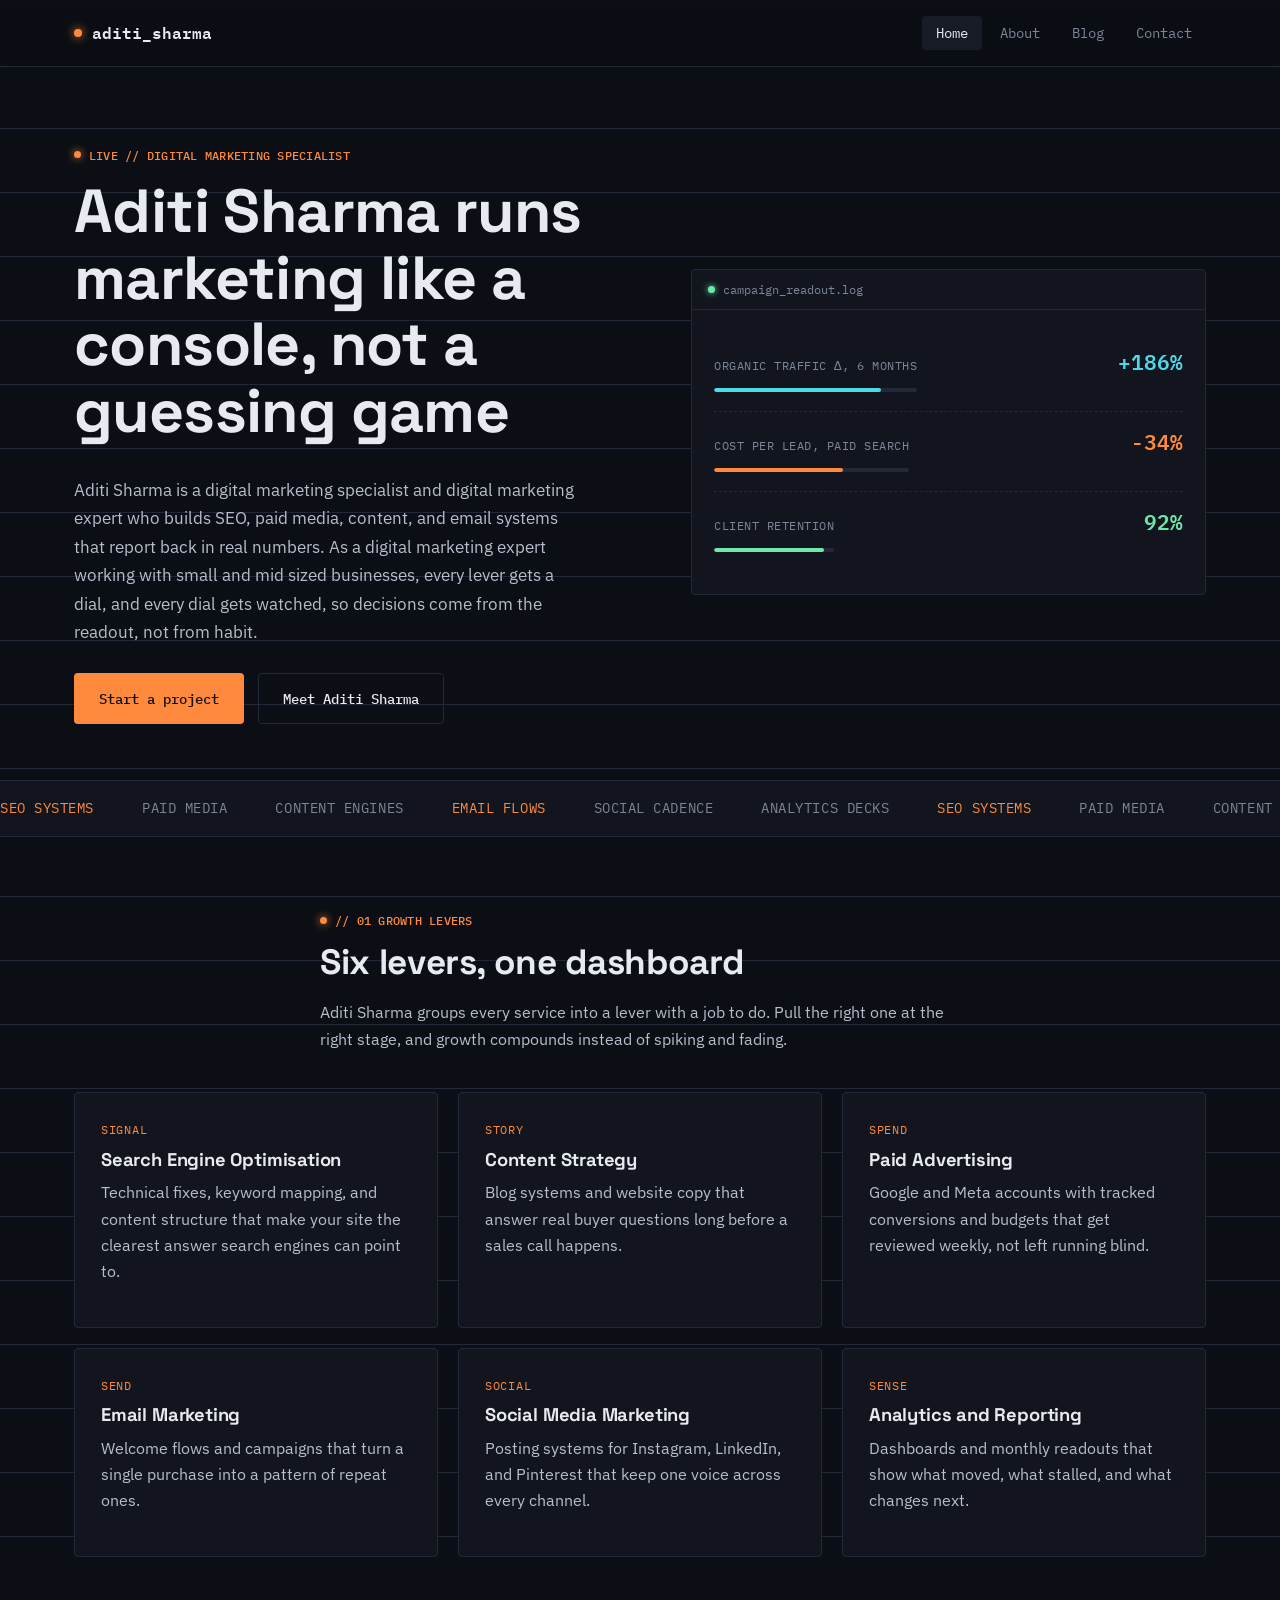
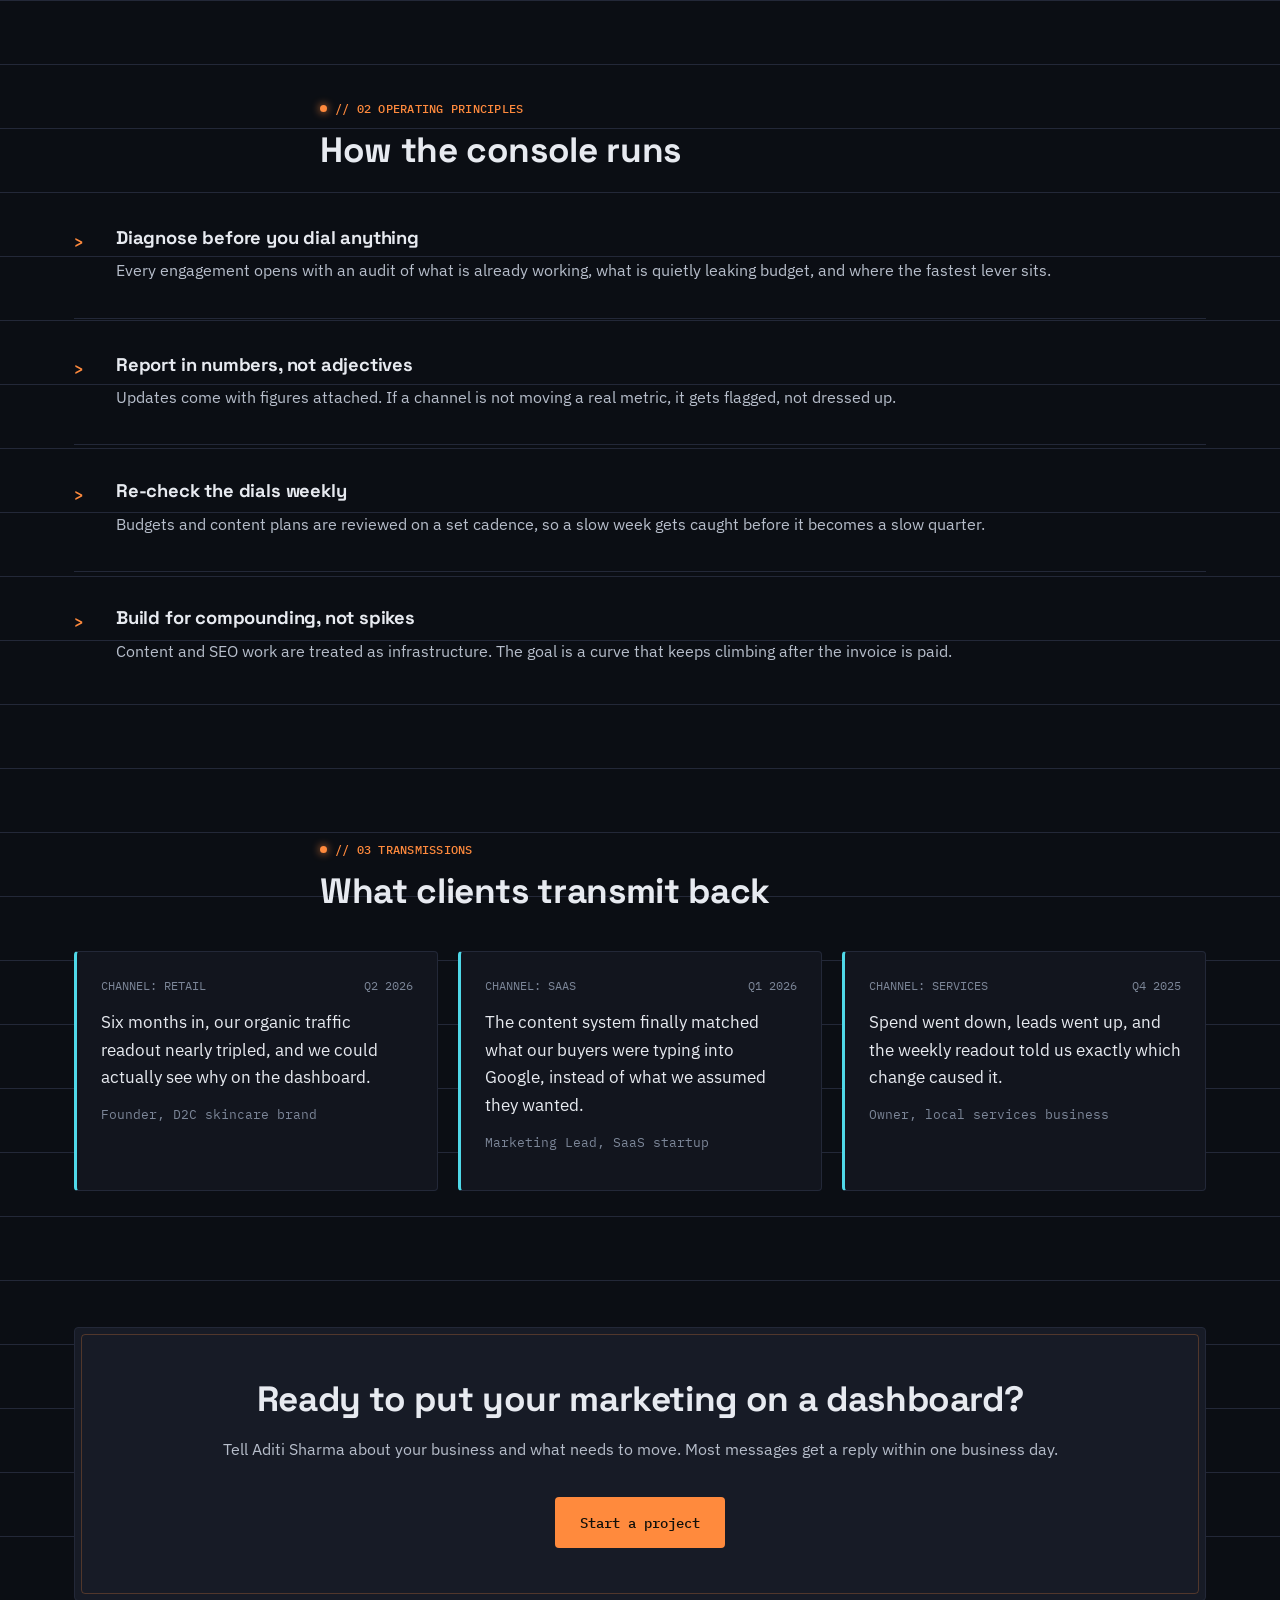
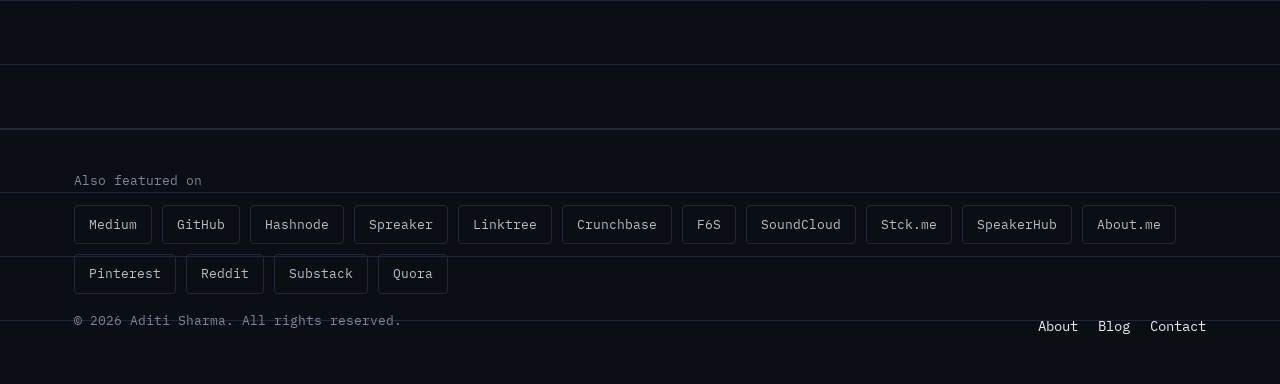
==== index.html @ 820ae211 "Add files via upload" ====
<!DOCTYPE html>
<html lang="en">
<head>
<meta charset="UTF-8">
<meta name="viewport" content="width=device-width, initial-scale=1.0">
<title>Aditi Sharma Digital Marketing Specialist | Performance Marketing Console</title>
<meta name="description" content="Aditi Sharma is a digital marketing specialist and digital marketing expert who runs SEO, paid media, content, and email like a live dashboard, not a guessing game. See the six levers behind every campaign.">
<meta name="keywords" content="Aditi Sharma, Aditi Sharma Digital Marketing Specialist, Aditi Sharma Digital Marketing Expert">
<meta name="author" content="Aditi Sharma">
<meta name="robots" content="index, follow">

<meta property="og:type" content="website">
<meta property="og:title" content="Aditi Sharma Digital Marketing Specialist">
<meta property="og:description" content="Performance marketing run like a live dashboard: SEO, paid media, content, and email, all measured, all visible.">

<link rel="icon" type="image/jpeg" href="Aditi%20Sharma%20Digital%20Marketing%20Specialist.jpeg">
<link rel="stylesheet" href="css/styles.css">
<script type="application/ld+json">
{
  "@context": "https://schema.org",
  "@type": "Person",
  "name": "Aditi Sharma",
  "alternateName": ["Aditi Sharma Digital Marketing Specialist", "Aditi Sharma Digital Marketing Expert"],
  "jobTitle": "Digital Marketing Specialist",
  "knowsAbout": ["SEO", "Paid Media", "Content Strategy", "Email Marketing", "Social Media Marketing", "Marketing Analytics"]
}
</script>
</head>
<body>

<header class="site-header">
  <nav class="nav">
    <a href="index.html" class="brand"><span class="dot"></span>aditi_sharma</a>
    <button class="nav-toggle" id="navToggle" aria-expanded="false" aria-controls="navLinks">Menu</button>
    <ul class="nav-links" id="navLinks">
      <li><a href="index.html" aria-current="page">Home</a></li>
      <li><a href="about.html">About</a></li>
      <li><a href="blog.html">Blog</a></li>
      <li><a href="contact.html">Contact</a></li>
    </ul>
  </nav>
</header>

<main>

  <section class="hero">
    <div class="wrap">
      <div>
        <p class="tag hero-anim">LIVE // DIGITAL MARKETING SPECIALIST</p>
        <h1 class="hero-anim d1">Aditi Sharma runs marketing like a console, not a guessing game</h1>
        <p class="hero-lede hero-anim d2">Aditi Sharma is a digital marketing specialist and digital marketing expert who builds SEO, paid media, content, and email systems that report back in real numbers. As a digital marketing expert working with small and mid sized businesses, every lever gets a dial, and every dial gets watched, so decisions come from the readout, not from habit.</p>
        <div class="hero-actions hero-anim d3">
          <a href="contact.html" class="btn btn-primary">Start a project</a>
          <a href="about.html" class="btn btn-outline">Meet Aditi Sharma</a>
        </div>
      </div>

      <div class="console hero-anim d4">
        <div class="console-bar">
          <span class="led live"></span>
          <span>campaign_readout.log</span>
        </div>
        <div class="console-body">
          <div class="readout">
            <div>
              <p class="label">Organic Traffic Δ, 6 months</p>
              <div class="meter" style="--fill: 82%;"><span></span></div>
            </div>
            <p class="value">+186%</p>
          </div>
          <div class="readout">
            <div>
              <p class="label">Cost Per Lead, paid search</p>
              <div class="meter" style="--fill: 66%;"><span class="amber"></span></div>
            </div>
            <p class="value amber">-34%</p>
          </div>
          <div class="readout">
            <div>
              <p class="label">Client Retention</p>
              <div class="meter" style="--fill: 92%;"><span class="ok"></span></div>
            </div>
            <p class="value ok">92%</p>
          </div>
        </div>
      </div>
    </div>
  </section>

  <div class="marquee">
    <div class="marquee-track">
      <span class="hl">SEO SYSTEMS</span>
      <span>PAID MEDIA</span>
      <span>CONTENT ENGINES</span>
      <span class="hl">EMAIL FLOWS</span>
      <span>SOCIAL CADENCE</span>
      <span>ANALYTICS DECKS</span>
      <span class="hl">SEO SYSTEMS</span>
      <span>PAID MEDIA</span>
      <span>CONTENT ENGINES</span>
      <span class="hl">EMAIL FLOWS</span>
      <span>SOCIAL CADENCE</span>
      <span>ANALYTICS DECKS</span>
    </div>
  </div>

  <section class="reveal">
    <div class="wrap">
      <div class="section-head">
        <p class="tag">// 01 GROWTH LEVERS</p>
        <h2>Six levers, one dashboard</h2>
        <p>Aditi Sharma groups every service into a lever with a job to do. Pull the right one at the right stage, and growth compounds instead of spiking and fading.</p>
      </div>

      <div class="grid-3 reveal-stagger">
        <div class="panel">
          <span class="lever">SIGNAL</span>
          <h3>Search Engine Optimisation</h3>
          <p>Technical fixes, keyword mapping, and content structure that make your site the clearest answer search engines can point to.</p>
        </div>
        <div class="panel">
          <span class="lever">STORY</span>
          <h3>Content Strategy</h3>
          <p>Blog systems and website copy that answer real buyer questions long before a sales call happens.</p>
        </div>
        <div class="panel">
          <span class="lever">SPEND</span>
          <h3>Paid Advertising</h3>
          <p>Google and Meta accounts with tracked conversions and budgets that get reviewed weekly, not left running blind.</p>
        </div>
        <div class="panel">
          <span class="lever">SEND</span>
          <h3>Email Marketing</h3>
          <p>Welcome flows and campaigns that turn a single purchase into a pattern of repeat ones.</p>
        </div>
        <div class="panel">
          <span class="lever">SOCIAL</span>
          <h3>Social Media Marketing</h3>
          <p>Posting systems for Instagram, LinkedIn, and Pinterest that keep one voice across every channel.</p>
        </div>
        <div class="panel">
          <span class="lever">SENSE</span>
          <h3>Analytics and Reporting</h3>
          <p>Dashboards and monthly readouts that show what moved, what stalled, and what changes next.</p>
        </div>
      </div>
    </div>
  </section>

  <section class="reveal">
    <div class="wrap">
      <div class="section-head">
        <p class="tag">// 02 OPERATING PRINCIPLES</p>
        <h2>How the console runs</h2>
      </div>

      <div class="log">
        <div class="log-item">
          <span class="arrow">&gt;</span>
          <div>
            <h3>Diagnose before you dial anything</h3>
            <p>Every engagement opens with an audit of what is already working, what is quietly leaking budget, and where the fastest lever sits.</p>
          </div>
        </div>
        <div class="log-item">
          <span class="arrow">&gt;</span>
          <div>
            <h3>Report in numbers, not adjectives</h3>
            <p>Updates come with figures attached. If a channel is not moving a real metric, it gets flagged, not dressed up.</p>
          </div>
        </div>
        <div class="log-item">
          <span class="arrow">&gt;</span>
          <div>
            <h3>Re-check the dials weekly</h3>
            <p>Budgets and content plans are reviewed on a set cadence, so a slow week gets caught before it becomes a slow quarter.</p>
          </div>
        </div>
        <div class="log-item">
          <span class="arrow">&gt;</span>
          <div>
            <h3>Build for compounding, not spikes</h3>
            <p>Content and SEO work are treated as infrastructure. The goal is a curve that keeps climbing after the invoice is paid.</p>
          </div>
        </div>
      </div>
    </div>
  </section>

  <section class="reveal">
    <div class="wrap">
      <div class="section-head">
        <p class="tag">// 03 TRANSMISSIONS</p>
        <h2>What clients transmit back</h2>
      </div>

      <div class="grid-3 reveal-stagger">
        <div class="transmission">
          <div class="head"><span>CHANNEL: RETAIL</span><span>Q2 2026</span></div>
          <blockquote>Six months in, our organic traffic readout nearly tripled, and we could actually see why on the dashboard.</blockquote>
          <p class="source">Founder, D2C skincare brand</p>
        </div>
        <div class="transmission">
          <div class="head"><span>CHANNEL: SAAS</span><span>Q1 2026</span></div>
          <blockquote>The content system finally matched what our buyers were typing into Google, instead of what we assumed they wanted.</blockquote>
          <p class="source">Marketing Lead, SaaS startup</p>
        </div>
        <div class="transmission">
          <div class="head"><span>CHANNEL: SERVICES</span><span>Q4 2025</span></div>
          <blockquote>Spend went down, leads went up, and the weekly readout told us exactly which change caused it.</blockquote>
          <p class="source">Owner, local services business</p>
        </div>
      </div>
    </div>
  </section>

  <section class="reveal">
    <div class="wrap">
      <div class="cta-band">
        <h2>Ready to put your marketing on a dashboard?</h2>
        <p>Tell Aditi Sharma about your business and what needs to move. Most messages get a reply within one business day.</p>
        <a href="contact.html" class="btn btn-primary" style="margin-top: 18px;">Start a project</a>
      </div>
    </div>
  </section>

</main>

<footer class="site-footer">
  <div class="wrap" style="padding-bottom: 8px;">
    <p class="footer-note" style="margin-bottom: 14px;">Also featured on</p>
    <div class="pill-row" style="margin-bottom: 8px;">
      <a href="https://medium.com/@aditisharmadigitalmarketing" class="link-chip" target="_blank" rel="noopener">Medium</a>
      <a href="https://github.com/aditisharmadigitalmarketing/" class="link-chip" target="_blank" rel="noopener">GitHub</a>
      <a href="https://aditisharmadigitalmarketingspecialist.hashnode.dev/" class="link-chip" target="_blank" rel="noopener">Hashnode</a>
      <a href="https://www.spreaker.com/podcast/aditi-sharma-digital-marketing-specialis--7137764" class="link-chip" target="_blank" rel="noopener">Spreaker</a>
      <a href="https://linktr.ee/aditisharmadigitalmarketing" class="link-chip" target="_blank" rel="noopener">Linktree</a>
      <a href="https://www.crunchbase.com/person/aditi-sharma-digital-marketing-specialist" class="link-chip" target="_blank" rel="noopener">Crunchbase</a>
      <a href="https://f6s.com/aditisharmadigitalmarketing#about" class="link-chip" target="_blank" rel="noopener">F6S</a>
      <a href="https://soundcloud.com/aditisharmaexpert" class="link-chip" target="_blank" rel="noopener">SoundCloud</a>
      <a href="https://aditisharmadigitalmarketing.stck.me/profile" class="link-chip" target="_blank" rel="noopener">Stck.me</a>
      <a href="https://speakerhub.com/speaker/aditi-sharma" class="link-chip" target="_blank" rel="noopener">SpeakerHub</a>
      <a href="https://about.me/aditisharmadigitalmarketing/" class="link-chip" target="_blank" rel="noopener">About.me</a>
      <a href="https://www.pinterest.com/aditisharmadigitalmarketing/" class="link-chip" target="_blank" rel="noopener">Pinterest</a>
      <a href="https://www.reddit.com/user/aditisharmamarketing/" class="link-chip" target="_blank" rel="noopener">Reddit</a>
      <a href="https://substack.com/@aditisharmadigitalmarketing" class="link-chip" target="_blank" rel="noopener">Substack</a>
      <a href="https://aditisharmadigitalmarketingspecialist.quora.com/" class="link-chip" target="_blank" rel="noopener">Quora</a>
    </div>
  </div>
  <div class="wrap footer-grid">
    <p class="footer-note">© 2026 Aditi Sharma. All rights reserved.</p>
    <ul class="footer-links">
      <li><a href="about.html">About</a></li>
      <li><a href="blog.html">Blog</a></li>
      <li><a href="contact.html">Contact</a></li>
    </ul>
  </div>
</footer>

<script src="js/main.js"></script>

</body>
</html>
---- css/styles.css ----
/* =========================================================
   Aditi Sharma | Digital Marketing Specialist
   "Console" theme — data-dashboard aesthetic
   ========================================================= */
@import url('https://fonts.googleapis.com/css2?family=Space+Grotesk:wght@500;600;700&family=IBM+Plex+Sans:wght@400;500;600;700&family=IBM+Plex+Mono:wght@400;500;600&display=swap');

:root{
  --bg: #0B0E14;
  --surface: #12151E;
  --surface-raised: #171B26;
  --grid-line: #232838;
  --ink: #E7EAF0;
  --ink-soft: #B7BECB;
  --muted: #7C8698;
  --amber: #FF8A3D;
  --cyan: #4FD8E8;
  --ok: #6EE7A8;

  --font-display: 'Space Grotesk', sans-serif;
  --font-body: 'IBM Plex Sans', sans-serif;
  --font-mono: 'IBM Plex Mono', monospace;

  --max-width: 1180px;
  --radius: 4px;
}

*{ box-sizing: border-box; }

html{ scroll-behavior: smooth; }

body{
  margin: 0;
  background:
    linear-gradient(var(--grid-line) 1px, transparent 1px) 0 0 / 100% 64px,
    var(--bg);
  color: var(--ink);
  font-family: var(--font-body);
  line-height: 1.65;
  -webkit-font-smoothing: antialiased;
}

img{ max-width: 100%; display: block; }
a{ color: inherit; text-decoration: none; }

h1, h2, h3, h4{
  font-family: var(--font-display);
  color: var(--ink);
  line-height: 1.1;
  margin: 0 0 0.5em;
  font-weight: 700;
  letter-spacing: -0.01em;
}

h1{ font-size: clamp(2.4rem, 5vw, 3.8rem); }
h2{ font-size: clamp(1.6rem, 3vw, 2.2rem); }
h3{ font-size: 1.15rem; }

p{ margin: 0 0 1em; color: var(--ink-soft); }

.mono{ font-family: var(--font-mono); }

.tag{
  display: inline-flex;
  align-items: center;
  gap: 8px;
  font-family: var(--font-mono);
  font-weight: 500;
  letter-spacing: 0.02em;
  font-size: 0.78rem;
  color: var(--amber);
  margin-bottom: 1em;
}

.tag::before{
  content: '';
  width: 7px;
  height: 7px;
  border-radius: 50%;
  background: var(--amber);
  box-shadow: 0 0 8px var(--amber);
}

.wrap{
  max-width: var(--max-width);
  margin: 0 auto;
  padding: 0 24px;
}

/* ---------------- Header ---------------- */
.site-header{
  position: sticky;
  top: 0;
  z-index: 50;
  background: rgba(11, 14, 20, 0.88);
  backdrop-filter: blur(8px);
  border-bottom: 1px solid var(--grid-line);
}

.nav{
  display: flex;
  align-items: center;
  justify-content: space-between;
  padding: 20px 24px;
  max-width: var(--max-width);
  margin: 0 auto;
}

.brand{
  font-family: var(--font-mono);
  font-weight: 600;
  font-size: 1rem;
  color: var(--ink);
  display: flex;
  align-items: center;
  gap: 10px;
}

.brand .dot{
  width: 8px;
  height: 8px;
  border-radius: 50%;
  background: var(--amber);
  box-shadow: 0 0 10px var(--amber);
}

.nav-links{
  display: flex;
  gap: 4px;
  list-style: none;
  margin: 0;
  padding: 0;
  font-family: var(--font-mono);
  font-size: 0.85rem;
}

.nav-links a{
  padding: 8px 14px;
  border-radius: var(--radius);
  color: var(--muted);
  transition: color 0.2s ease, background 0.2s ease;
}

.nav-links a:hover,
.nav-links a[aria-current="page"]{
  color: var(--ink);
  background: var(--surface-raised);
}

.nav-toggle{
  display: none;
}

/* ---------------- Buttons ---------------- */
.btn{
  display: inline-flex;
  align-items: center;
  gap: 10px;
  padding: 13px 24px;
  border-radius: var(--radius);
  font-family: var(--font-mono);
  font-weight: 500;
  font-size: 0.9rem;
  border: 1px solid transparent;
  cursor: pointer;
  transition: transform 0.15s ease, background 0.15s ease, border-color 0.15s ease;
}

.btn-primary{
  background: var(--amber);
  color: #12100A;
}

.btn-primary:hover{
  transform: translateY(-1px);
  background: #ffa363;
}

.btn-outline{
  background: transparent;
  border-color: var(--grid-line);
  color: var(--ink);
}

.btn-outline:hover{
  border-color: var(--amber);
  color: var(--amber);
}

.btn:focus-visible{
  outline: 2px solid var(--cyan);
  outline-offset: 2px;
}

/* ---------------- Hero ---------------- */
.hero{ padding: 72px 0 56px; }

.hero .wrap{
  display: grid;
  grid-template-columns: 1.05fr 0.95fr;
  gap: 48px;
  align-items: center;
}

.hero-lede{
  font-size: 1.08rem;
  max-width: 50ch;
}

.hero-actions{
  display: flex;
  gap: 14px;
  margin-top: 26px;
  flex-wrap: wrap;
}

/* Console readout panel */
.console{
  background: var(--surface);
  border: 1px solid var(--grid-line);
  border-radius: var(--radius);
  overflow: hidden;
}

.console-bar{
  display: flex;
  align-items: center;
  gap: 8px;
  padding: 10px 16px;
  border-bottom: 1px solid var(--grid-line);
  font-family: var(--font-mono);
  font-size: 0.72rem;
  color: var(--muted);
}

.console-bar span.led{
  width: 7px;
  height: 7px;
  border-radius: 50%;
  background: var(--grid-line);
}

.console-bar span.led.live{
  background: var(--ok);
  box-shadow: 0 0 6px var(--ok);
}

.console-body{ padding: 22px; }

.readout{
  display: flex;
  justify-content: space-between;
  align-items: baseline;
  padding: 12px 0;
  border-bottom: 1px dashed var(--grid-line);
  font-family: var(--font-mono);
}

.readout:last-child{ border-bottom: none; }

.readout .label{
  font-size: 0.78rem;
  color: var(--muted);
  text-transform: uppercase;
  letter-spacing: 0.04em;
}

.readout .value{
  font-size: 1.3rem;
  font-weight: 600;
  color: var(--cyan);
}

.readout .value.amber{ color: var(--amber); }
.readout .value.ok{ color: var(--ok); }

.meter{
  height: 4px;
  background: var(--grid-line);
  border-radius: 2px;
  overflow: hidden;
  margin-top: 8px;
}

.meter span{
  display: block;
  height: 100%;
  background: var(--cyan);
  border-radius: 2px;
  width: 0%;
  transition: width 1.4s cubic-bezier(0.16, 1, 0.3, 1);
}

.meter span.amber{ background: var(--amber); }
.meter span.ok{ background: var(--ok); }

.meter.filled span{ width: var(--fill, 70%); }

/* ---------------- Marquee ---------------- */
.marquee{
  border-top: 1px solid var(--grid-line);
  border-bottom: 1px solid var(--grid-line);
  background: var(--surface);
  overflow: hidden;
  padding: 16px 0;
}

.marquee-track{
  display: flex;
  gap: 48px;
  white-space: nowrap;
  animation: scrollLeft 28s linear infinite;
  width: max-content;
}

.marquee-track span{
  font-family: var(--font-mono);
  font-size: 0.85rem;
  color: var(--muted);
  letter-spacing: 0.04em;
}

.marquee-track span.hl{ color: var(--amber); }

@keyframes scrollLeft{
  from{ transform: translateX(0); }
  to{ transform: translateX(-50%); }
}

/* ---------------- Sections ---------------- */
section{ padding: 68px 0; }

.section-head{
  max-width: 640px;
  margin: 0 auto 40px;
}

.section-head.center{ text-align: center; margin-left: auto; margin-right: auto; }

.grid-3{
  display: grid;
  grid-template-columns: repeat(3, 1fr);
  gap: 20px;
}

.grid-2{
  display: grid;
  grid-template-columns: repeat(2, 1fr);
  gap: 20px;
}

.panel{
  background: var(--surface);
  border: 1px solid var(--grid-line);
  border-radius: var(--radius);
  padding: 26px;
  transition: border-color 0.2s ease, transform 0.2s ease;
}

.panel:hover{
  border-color: var(--amber);
  transform: translateY(-3px);
}

.panel .lever{
  font-family: var(--font-mono);
  color: var(--amber);
  font-size: 0.78rem;
  letter-spacing: 0.06em;
  margin-bottom: 10px;
  display: block;
}

/* Terminal-log style list */
.log{
  display: flex;
  flex-direction: column;
  gap: 18px;
}

.log-item{
  display: grid;
  grid-template-columns: 28px 1fr;
  gap: 14px;
  padding: 18px 0;
  border-bottom: 1px solid var(--grid-line);
}

.log-item:last-child{ border-bottom: none; }

.log-item .arrow{
  font-family: var(--font-mono);
  color: var(--amber);
  font-weight: 600;
}

/* Transmission / testimonial cards */
.transmission{
  background: var(--surface);
  border: 1px solid var(--grid-line);
  border-left: 3px solid var(--cyan);
  border-radius: var(--radius);
  padding: 24px;
}

.transmission .head{
  display: flex;
  justify-content: space-between;
  font-family: var(--font-mono);
  font-size: 0.72rem;
  color: var(--muted);
  margin-bottom: 14px;
}

.transmission blockquote{
  margin: 0 0 12px;
  font-family: var(--font-body);
  font-size: 1.05rem;
  color: var(--ink);
}

.transmission .source{
  font-family: var(--font-mono);
  font-size: 0.8rem;
  color: var(--muted);
}

/* ---------------- CTA band ---------------- */
.cta-band{
  background: var(--surface-raised);
  border: 1px solid var(--grid-line);
  border-radius: var(--radius);
  padding: 52px;
  text-align: center;
  position: relative;
}

.cta-band::before{
  content: '';
  position: absolute;
  inset: 0;
  border-radius: var(--radius);
  border: 1px solid var(--amber);
  opacity: 0.25;
  pointer-events: none;
  margin: 6px;
}

/* ---------------- Skill rail ---------------- */
.skill-rail{
  display: flex;
  flex-wrap: wrap;
  gap: 10px;
}

.skill-chip{
  font-family: var(--font-mono);
  font-size: 0.8rem;
  border: 1px solid var(--grid-line);
  border-radius: var(--radius);
  padding: 8px 14px;
  color: var(--ink-soft);
}

/* ---------------- Contact ---------------- */
.contact-grid{
  display: grid;
  grid-template-columns: 0.9fr 1.1fr;
  gap: 32px;
  align-items: start;
}

.status-list{
  list-style: none;
  padding: 0;
  margin: 0;
}

.status-list li{
  display: flex;
  justify-content: space-between;
  padding: 14px 0;
  border-bottom: 1px dashed var(--grid-line);
  font-family: var(--font-mono);
  font-size: 0.88rem;
}

.status-list li .k{ color: var(--muted); }
.status-list li .v{ color: var(--ink); }

.form-field{ margin-bottom: 18px; }

.form-field label{
  display: block;
  font-family: var(--font-mono);
  font-size: 0.78rem;
  text-transform: uppercase;
  letter-spacing: 0.04em;
  margin-bottom: 8px;
  color: var(--muted);
}

.form-field input,
.form-field textarea{
  width: 100%;
  padding: 12px 14px;
  border-radius: var(--radius);
  border: 1px solid var(--grid-line);
  background: var(--bg);
  font-family: var(--font-body);
  font-size: 0.95rem;
  color: var(--ink);
}

.form-field input:focus,
.form-field textarea:focus{
  outline: 1px solid var(--cyan);
  border-color: var(--cyan);
}

/* FAQ accordion */
details.faq{
  border: 1px solid var(--grid-line);
  border-radius: var(--radius);
  padding: 16px 18px;
  margin-bottom: 12px;
  background: var(--surface);
}

details.faq summary{
  cursor: pointer;
  font-weight: 600;
  color: var(--ink);
  list-style: none;
  display: flex;
  justify-content: space-between;
  align-items: center;
  font-family: var(--font-display);
}

details.faq summary::-webkit-details-marker{ display: none; }

details.faq summary::after{
  content: '+';
  font-family: var(--font-mono);
  color: var(--amber);
  font-size: 1.2rem;
}

details.faq[open] summary::after{ content: '–'; }

details.faq p{ margin-top: 12px; margin-bottom: 0; }

/* ---------------- Blog cards ---------------- */
.post-grid{
  display: grid;
  grid-template-columns: repeat(2, 1fr);
  gap: 20px;
}

.post-card{
  background: var(--surface);
  border: 1px solid var(--grid-line);
  border-radius: var(--radius);
  padding: 24px;
  display: flex;
  flex-direction: column;
  gap: 10px;
  transition: border-color 0.2s ease, transform 0.2s ease;
}

.post-card:hover{
  border-color: var(--cyan);
  transform: translateY(-3px);
}

.post-meta{
  display: flex;
  gap: 10px;
  font-family: var(--font-mono);
  font-size: 0.72rem;
  color: var(--muted);
  text-transform: uppercase;
}

.post-meta .pill{
  color: var(--amber);
}

.read-more{
  font-family: var(--font-mono);
  font-size: 0.85rem;
  color: var(--cyan);
  margin-top: auto;
}

/* ---------------- Pill row (social links) ---------------- */
.pill-row{
  display: flex;
  flex-wrap: wrap;
  gap: 10px;
}

.link-chip{
  font-family: var(--font-mono);
  font-size: 0.8rem;
  border: 1px solid var(--grid-line);
  border-radius: var(--radius);
  padding: 8px 14px;
  color: var(--ink-soft);
  transition: border-color 0.2s ease, color 0.2s ease;
}

.link-chip:hover{
  border-color: var(--amber);
  color: var(--amber);
}

p a:not(.btn):not(.link-chip){
  color: var(--cyan);
  text-decoration: underline;
  text-underline-offset: 3px;
}

p a:not(.btn):not(.link-chip):hover{
  color: var(--amber);
}

/* ---------------- Footer ---------------- */
.site-footer{
  border-top: 1px solid var(--grid-line);
  margin-top: 60px;
  padding: 40px 0;
}

.footer-grid{
  display: flex;
  justify-content: space-between;
  align-items: center;
  flex-wrap: wrap;
  gap: 16px;
}

.footer-links{
  display: flex;
  gap: 20px;
  list-style: none;
  padding: 0;
  margin: 0;
  font-family: var(--font-mono);
  font-size: 0.85rem;
}

.footer-note{
  font-family: var(--font-mono);
  font-size: 0.8rem;
  color: var(--muted);
}

/* ---------------- Reveal on scroll ---------------- */
.reveal{
  opacity: 0;
  transform: translateY(24px);
  transition: opacity 0.6s ease, transform 0.6s ease;
}

.reveal.in-view{ opacity: 1; transform: translateY(0); }

.reveal-stagger .panel,
.reveal-stagger .transmission,
.reveal-stagger .post-card,
.reveal-stagger .log-item{ opacity: 0; }

.reveal-stagger.in-view .panel,
.reveal-stagger.in-view .transmission,
.reveal-stagger.in-view .post-card,
.reveal-stagger.in-view .log-item{
  opacity: 1;
  animation: fadeUp 0.55s ease forwards;
}

.reveal-stagger .panel:nth-child(1), .reveal-stagger .transmission:nth-child(1), .reveal-stagger .post-card:nth-child(1), .reveal-stagger .log-item:nth-child(1){ animation-delay: 0.05s; }
.reveal-stagger .panel:nth-child(2), .reveal-stagger .transmission:nth-child(2), .reveal-stagger .post-card:nth-child(2), .reveal-stagger .log-item:nth-child(2){ animation-delay: 0.14s; }
.reveal-stagger .panel:nth-child(3), .reveal-stagger .transmission:nth-child(3), .reveal-stagger .post-card:nth-child(3), .reveal-stagger .log-item:nth-child(3){ animation-delay: 0.23s; }
.reveal-stagger .panel:nth-child(4), .reveal-stagger .post-card:nth-child(4), .reveal-stagger .log-item:nth-child(4){ animation-delay: 0.32s; }
.reveal-stagger .panel:nth-child(5){ animation-delay: 0.41s; }
.reveal-stagger .panel:nth-child(6){ animation-delay: 0.5s; }

@keyframes fadeUp{
  from{ opacity: 0; transform: translateY(18px); }
  to{ opacity: 1; transform: translateY(0); }
}

.hero-anim{ opacity: 0; animation: fadeUp 0.7s ease forwards; }
.hero-anim.d1{ animation-delay: 0.1s; }
.hero-anim.d2{ animation-delay: 0.2s; }
.hero-anim.d3{ animation-delay: 0.3s; }
.hero-anim.d4{ animation-delay: 0.4s; }

/* ---------------- Responsive ---------------- */
@media (max-width: 900px){
  .hero .wrap{ grid-template-columns: 1fr; }
  .grid-3{ grid-template-columns: 1fr; }
  .grid-2{ grid-template-columns: 1fr; }
  .contact-grid{ grid-template-columns: 1fr; }
  .post-grid{ grid-template-columns: 1fr; }

  .nav-links{
    position: absolute;
    top: 100%;
    left: 0;
    right: 0;
    background: var(--surface);
    flex-direction: column;
    padding: 12px;
    border-bottom: 1px solid var(--grid-line);
    display: none;
  }
  .nav-links.open{ display: flex; }
  .nav-toggle{
    display: inline-flex;
    background: none;
    border: 1px solid var(--grid-line);
    border-radius: var(--radius);
    padding: 8px 12px;
    color: var(--ink);
    font-family: var(--font-mono);
    font-size: 0.85rem;
  }
  .cta-band{ padding: 36px 22px; }
}

@media (prefers-reduced-motion: reduce){
  html{ scroll-behavior: auto; }
  .marquee-track{ animation: none; }
  .hero-anim, .reveal, .reveal-stagger .panel, .reveal-stagger .transmission, .reveal-stagger .post-card, .reveal-stagger .log-item{
    animation: none !important;
    transition: none !important;
    opacity: 1 !important;
    transform: none !important;
  }
}
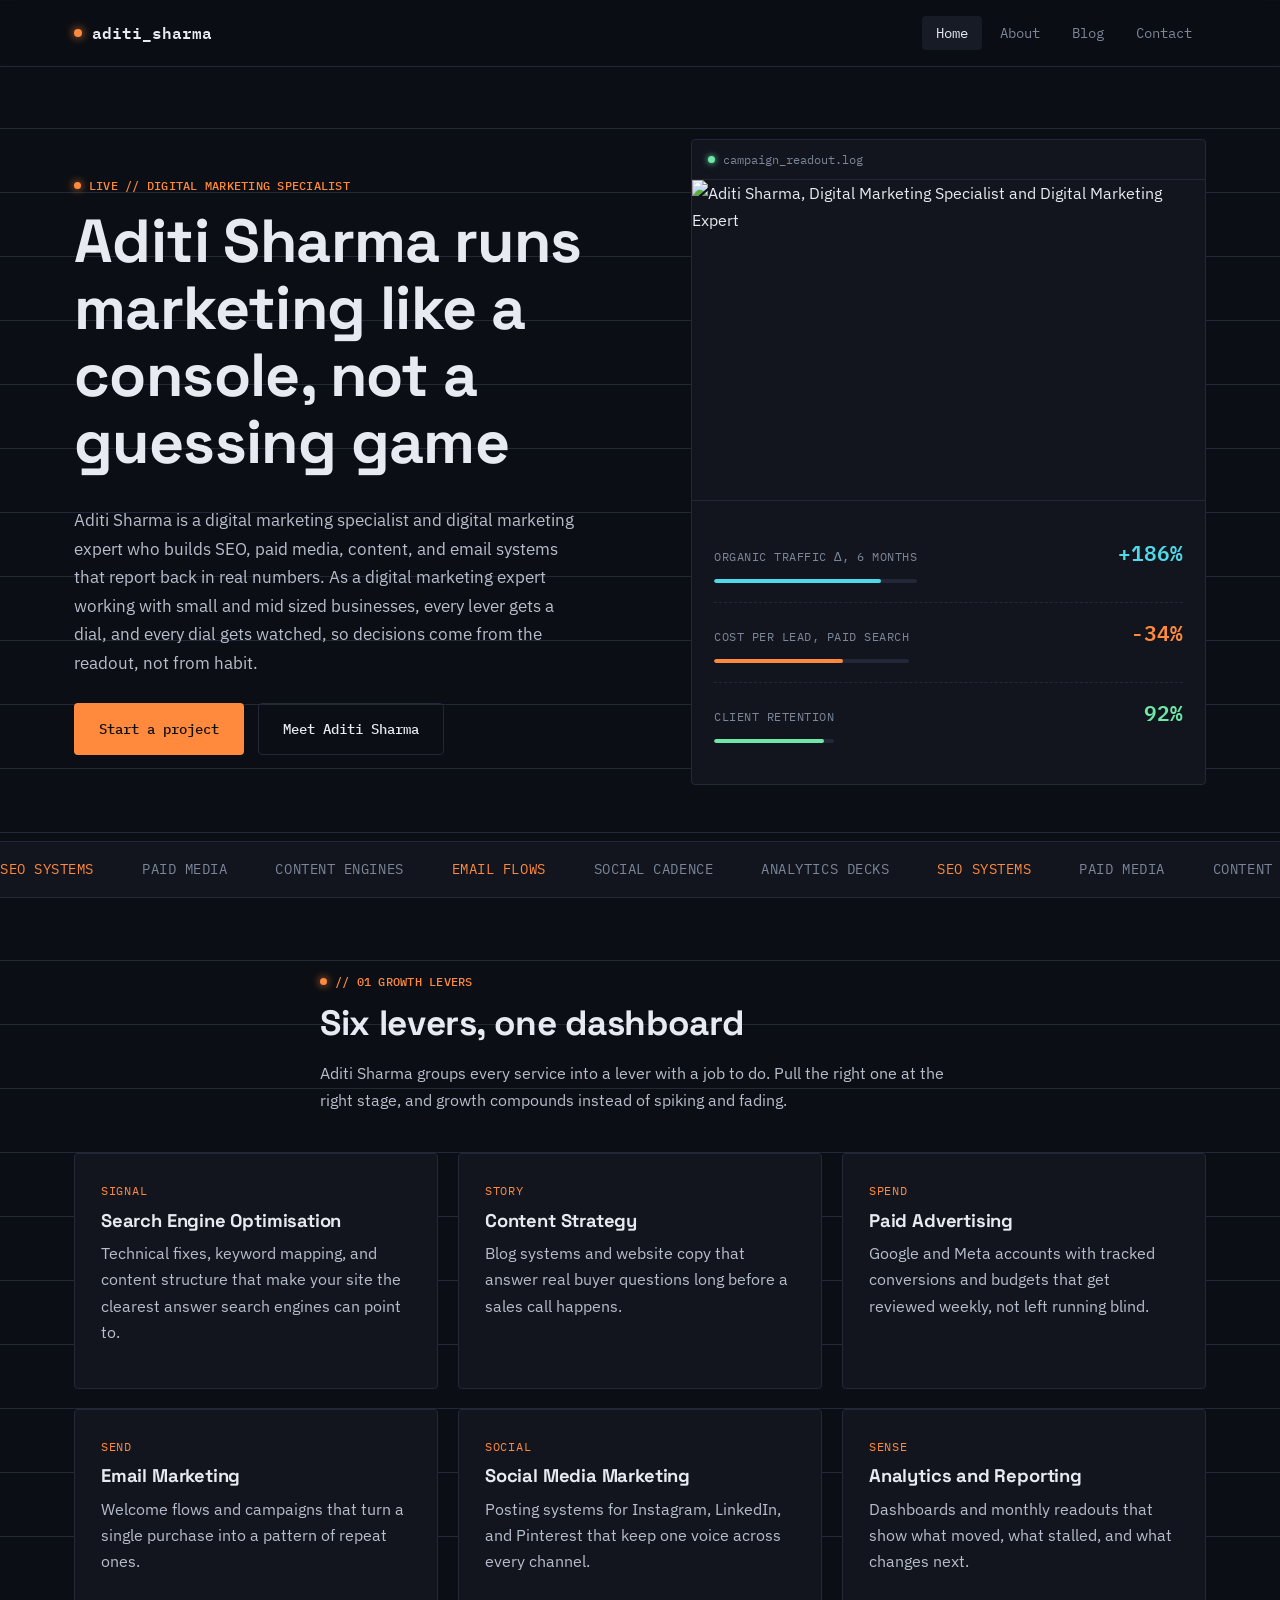
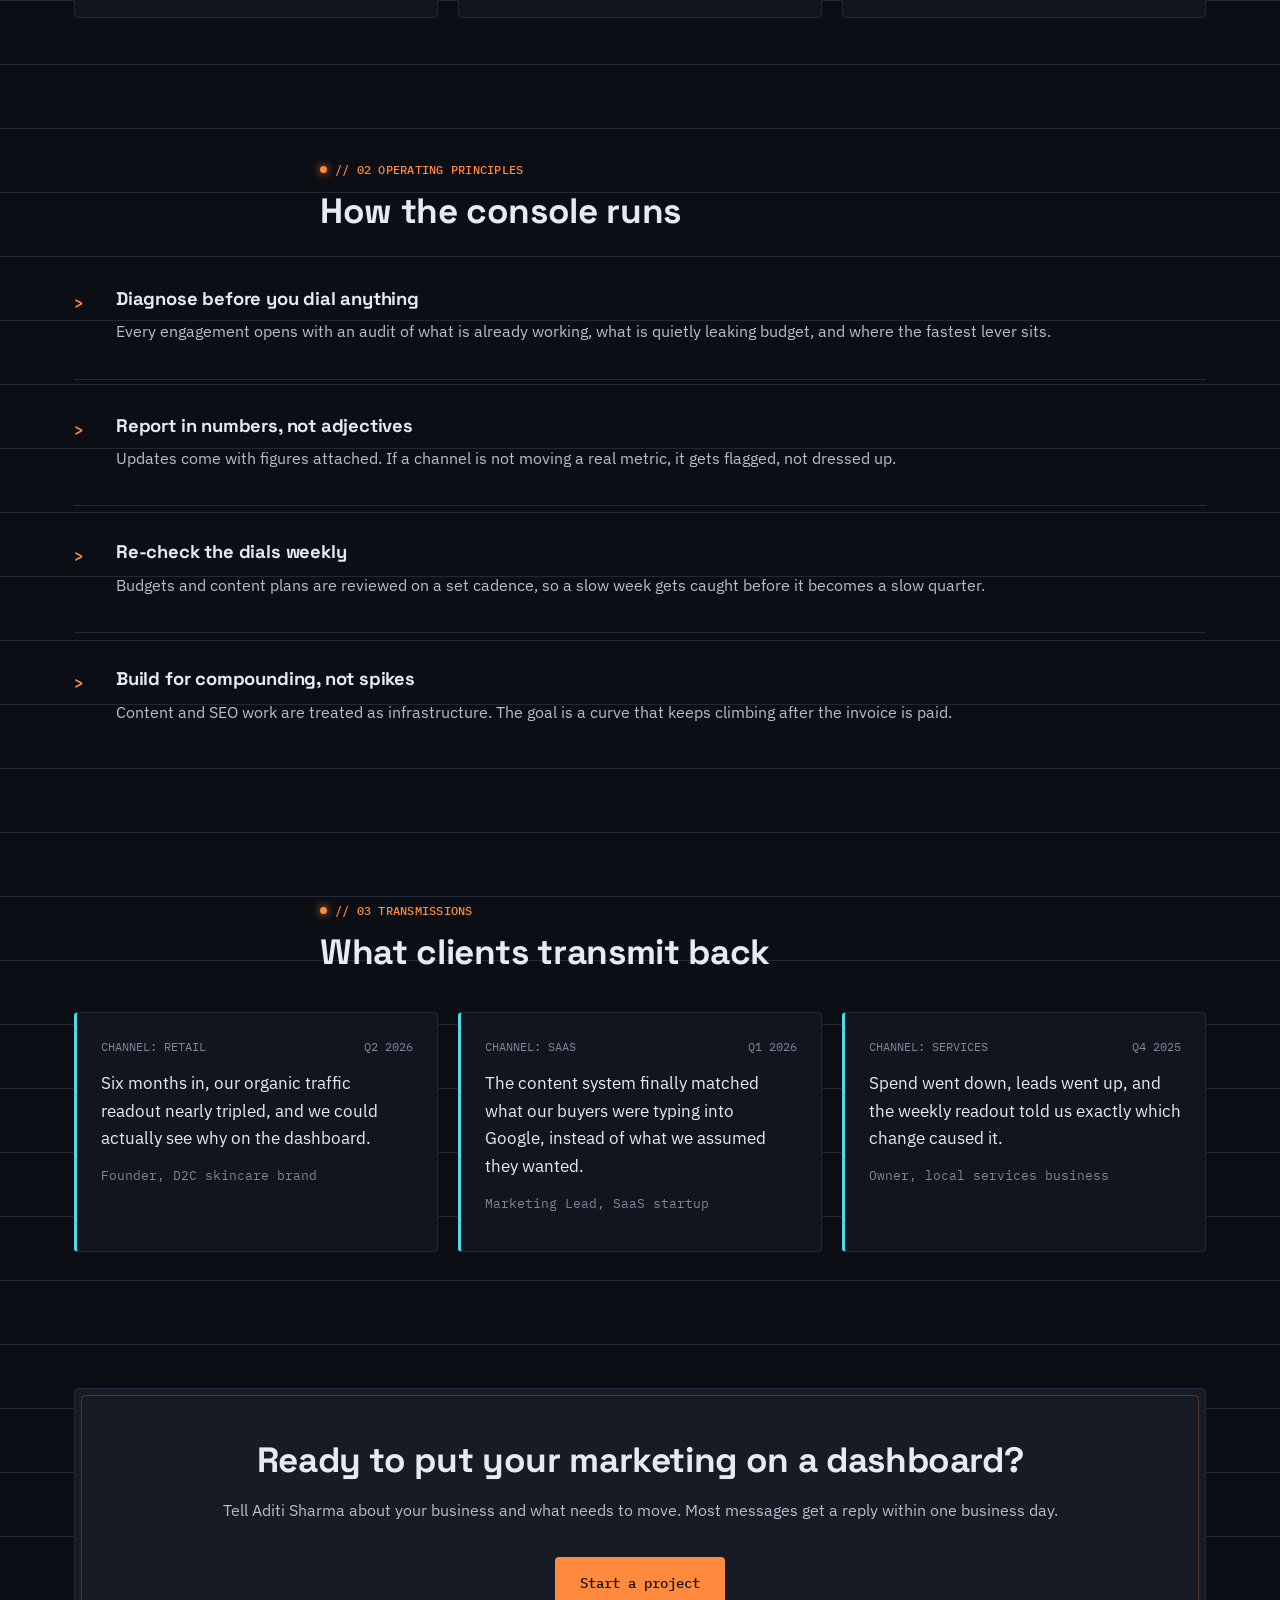
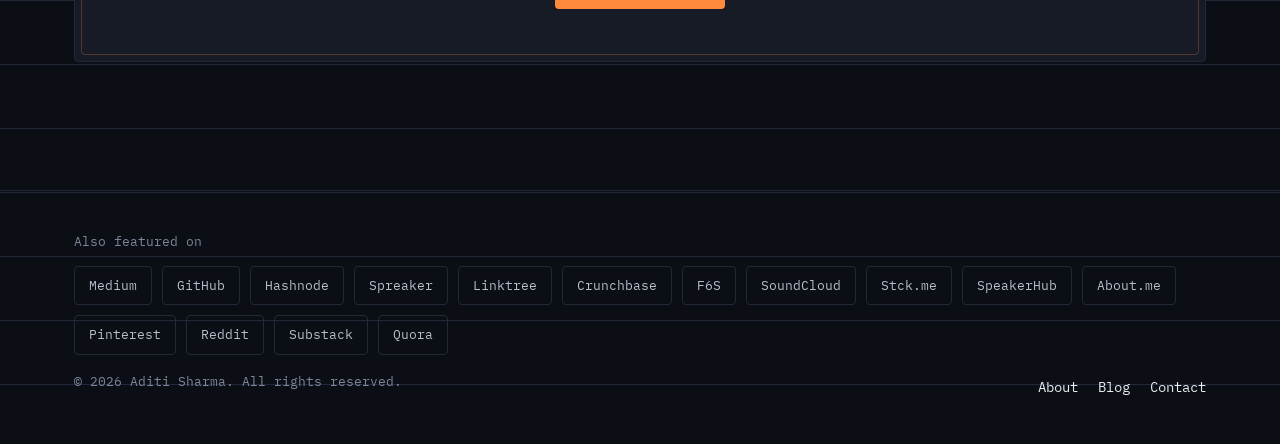
==== commit 78fdd2e4: "Add files via upload" ====
--- a/index.html
+++ b/index.html
@@ -60,6 +60,7 @@
           <span class="led live"></span>
           <span>campaign_readout.log</span>
         </div>
+        <img src="Aditi%20Sharma%20Digital%20Marketing%20Specialist.jpeg" alt="Aditi Sharma, Digital Marketing Specialist and Digital Marketing Expert" loading="lazy" style="display:block; width:100%; aspect-ratio: 16/10; object-fit: cover; border-bottom: 1px solid var(--grid-line);">
         <div class="console-body">
           <div class="readout">
             <div>
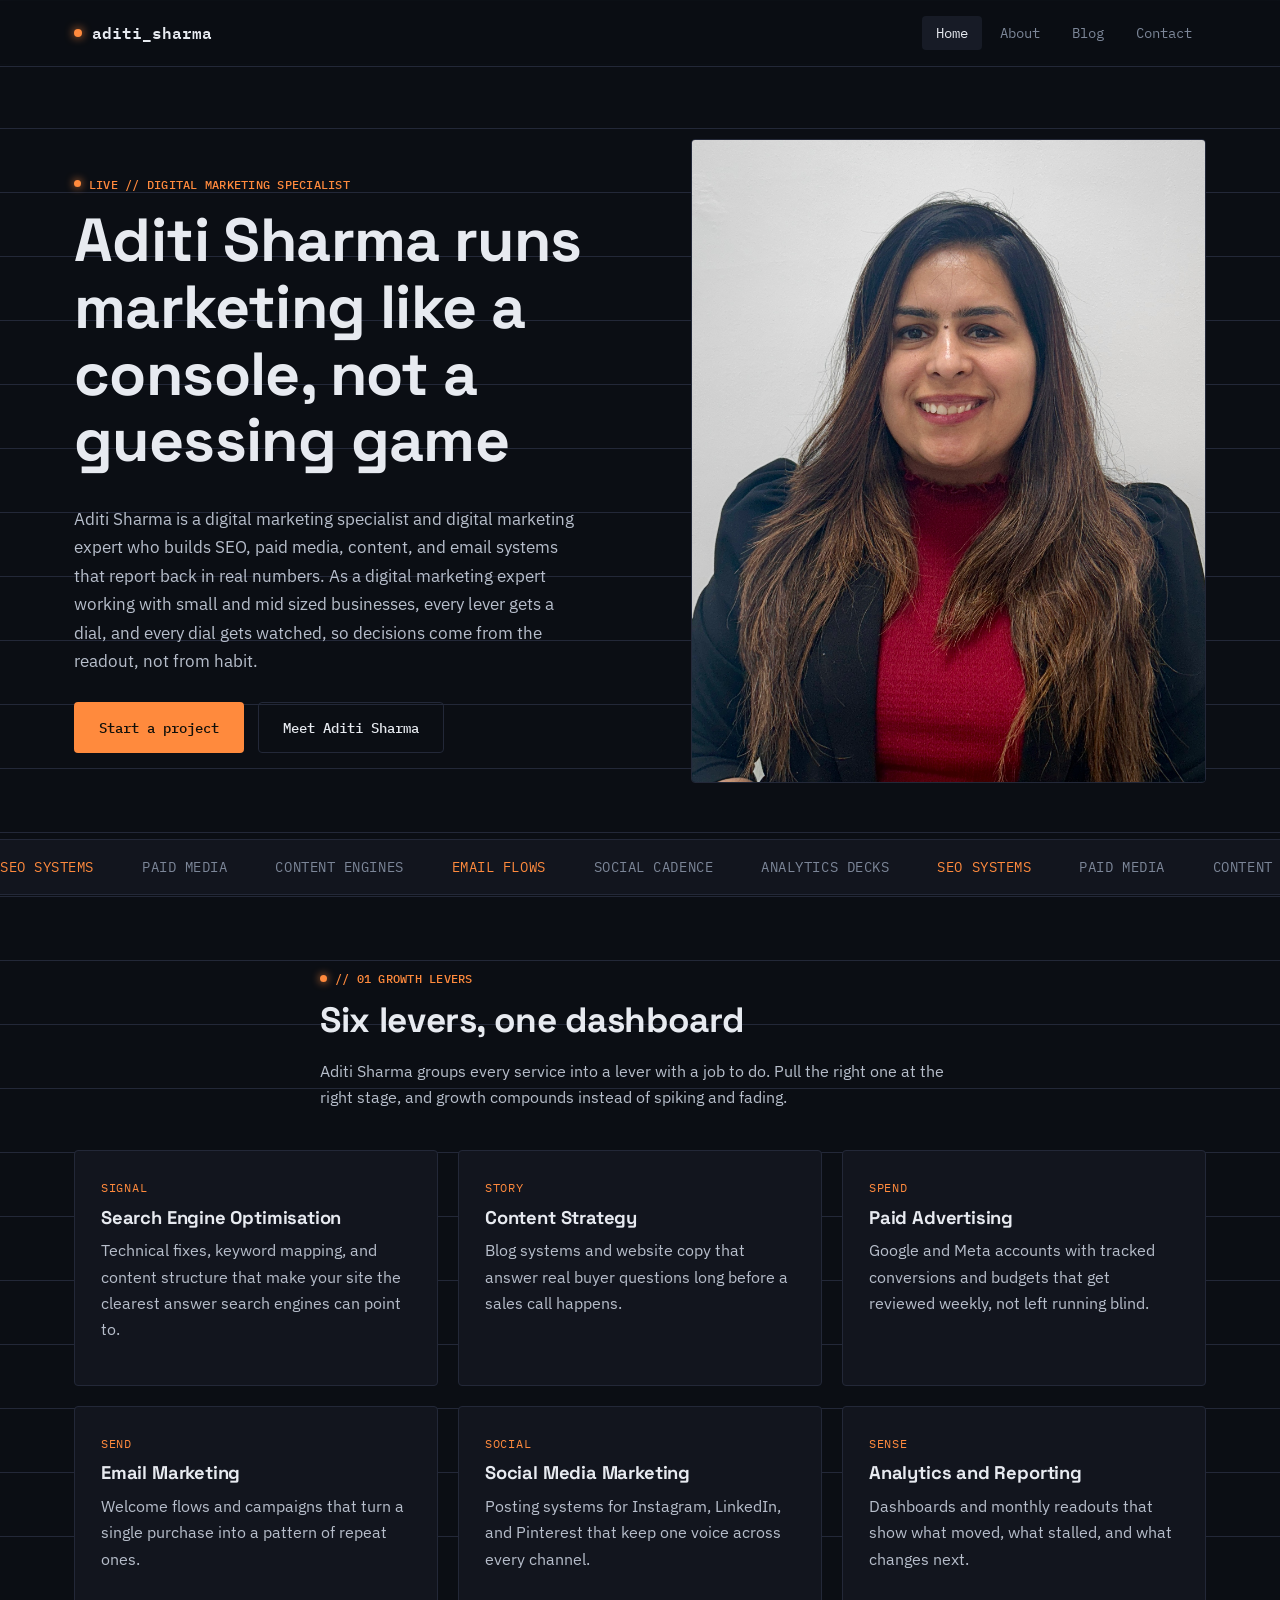
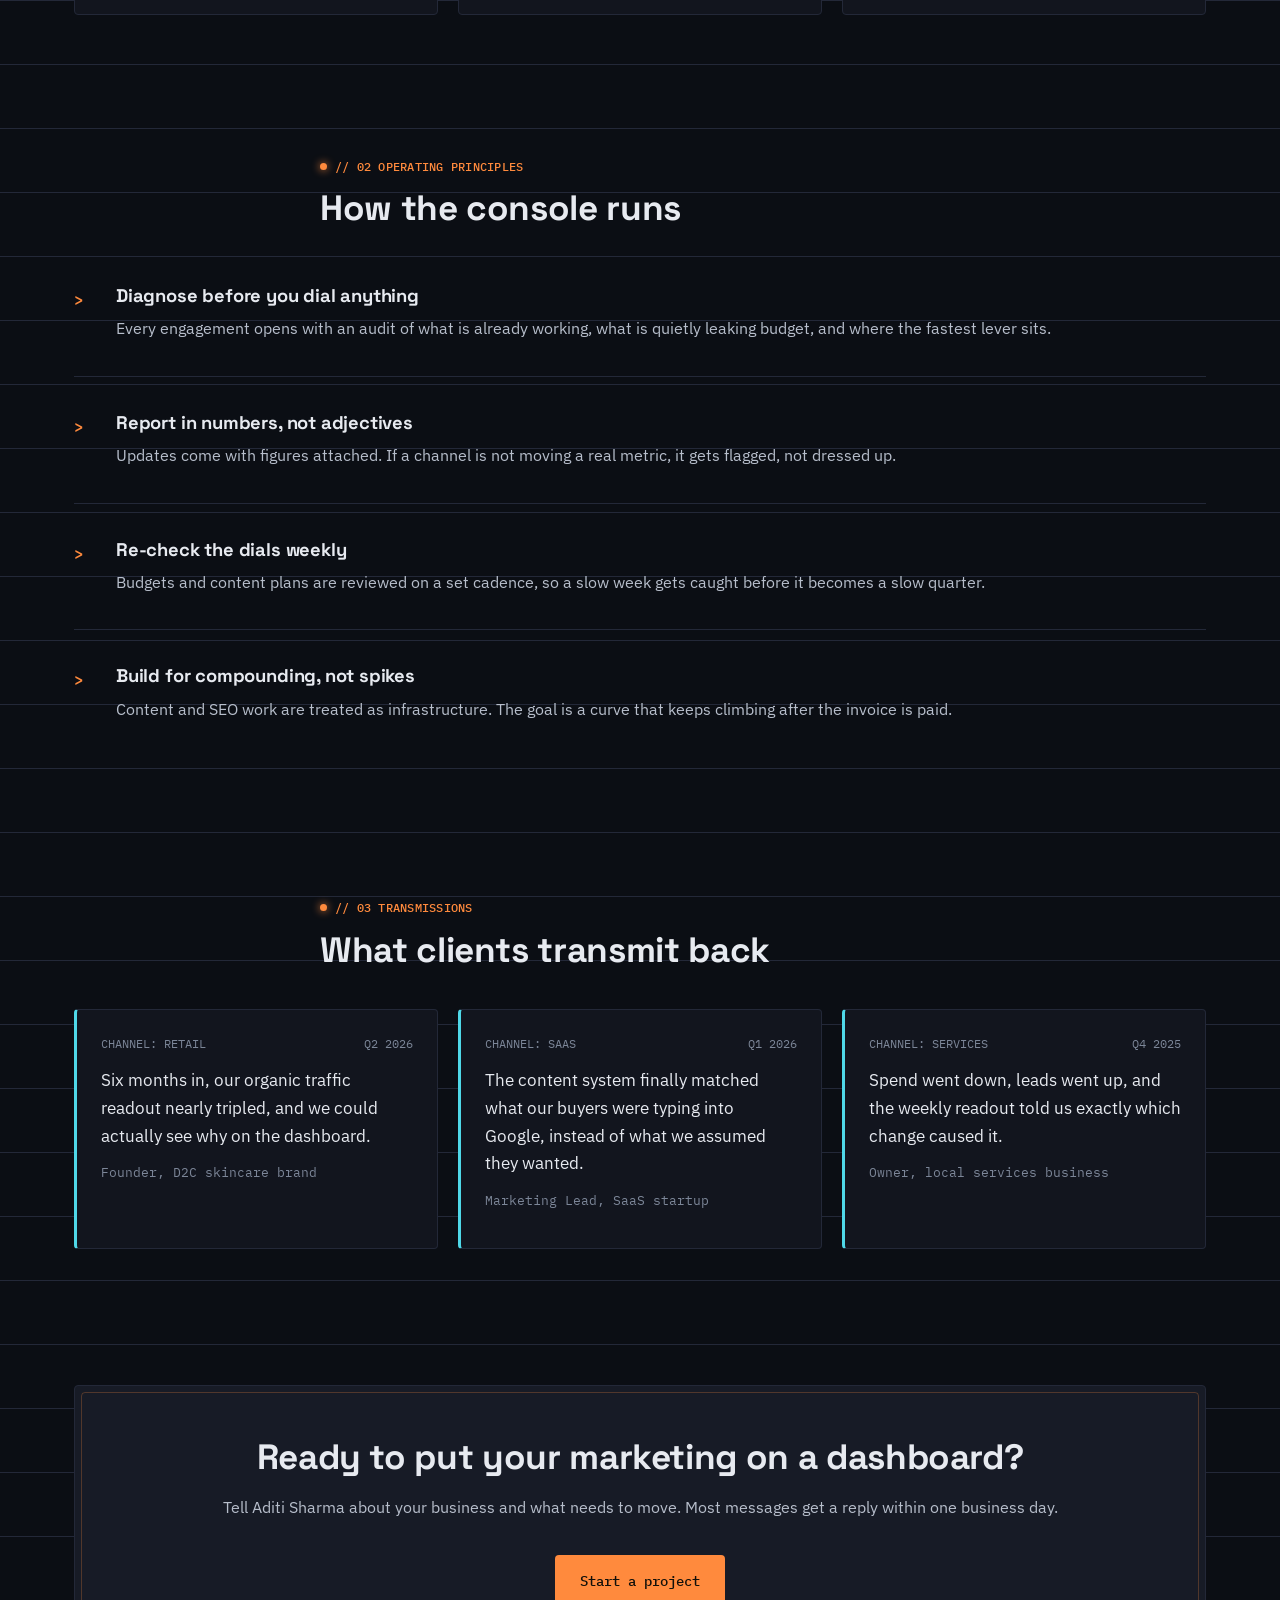
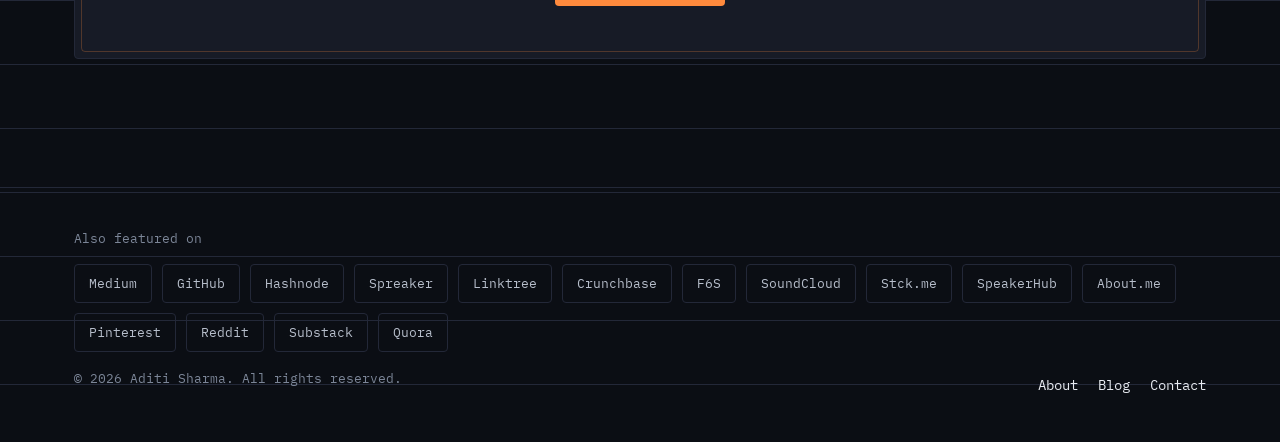
==== commit c64e4552: "Rename index (2).html to index.html" ====
--- a/index.html
+++ b/index.html
@@ -56,34 +56,7 @@
       </div>
 
       <div class="console hero-anim d4">
-        <div class="console-bar">
-          <span class="led live"></span>
-          <span>campaign_readout.log</span>
-        </div>
-        <img src="Aditi%20Sharma%20Digital%20Marketing%20Specialist.jpeg" alt="Aditi Sharma, Digital Marketing Specialist and Digital Marketing Expert" loading="lazy" style="display:block; width:100%; aspect-ratio: 16/10; object-fit: cover; border-bottom: 1px solid var(--grid-line);">
-        <div class="console-body">
-          <div class="readout">
-            <div>
-              <p class="label">Organic Traffic Δ, 6 months</p>
-              <div class="meter" style="--fill: 82%;"><span></span></div>
-            </div>
-            <p class="value">+186%</p>
-          </div>
-          <div class="readout">
-            <div>
-              <p class="label">Cost Per Lead, paid search</p>
-              <div class="meter" style="--fill: 66%;"><span class="amber"></span></div>
-            </div>
-            <p class="value amber">-34%</p>
-          </div>
-          <div class="readout">
-            <div>
-              <p class="label">Client Retention</p>
-              <div class="meter" style="--fill: 92%;"><span class="ok"></span></div>
-            </div>
-            <p class="value ok">92%</p>
-          </div>
-        </div>
+        <img src="Aditi%20Sharma%20Digital%20Marketing%20Specialist.jpeg" alt="Aditi Sharma, Digital Marketing Specialist and Digital Marketing Expert" loading="lazy" style="display:block; width:100%; aspect-ratio: 4/5; object-fit: cover;">
       </div>
     </div>
   </section>
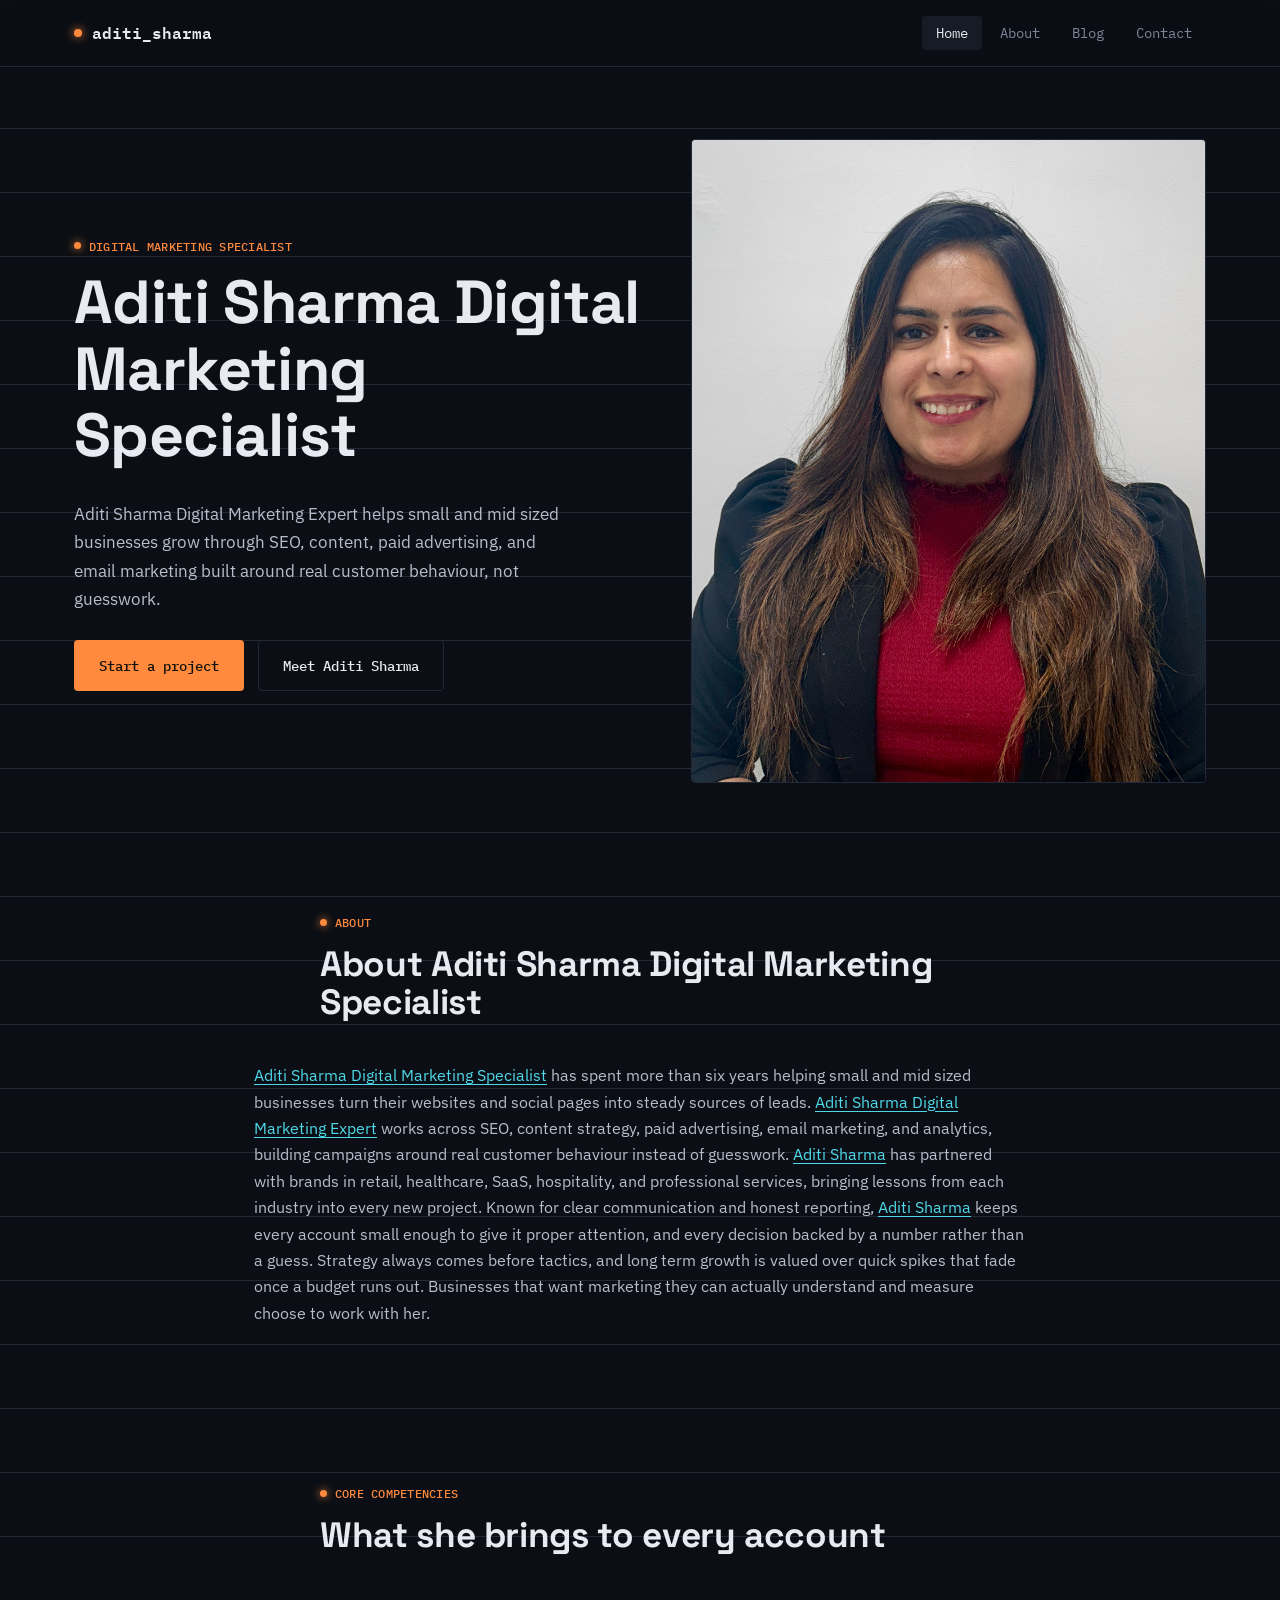
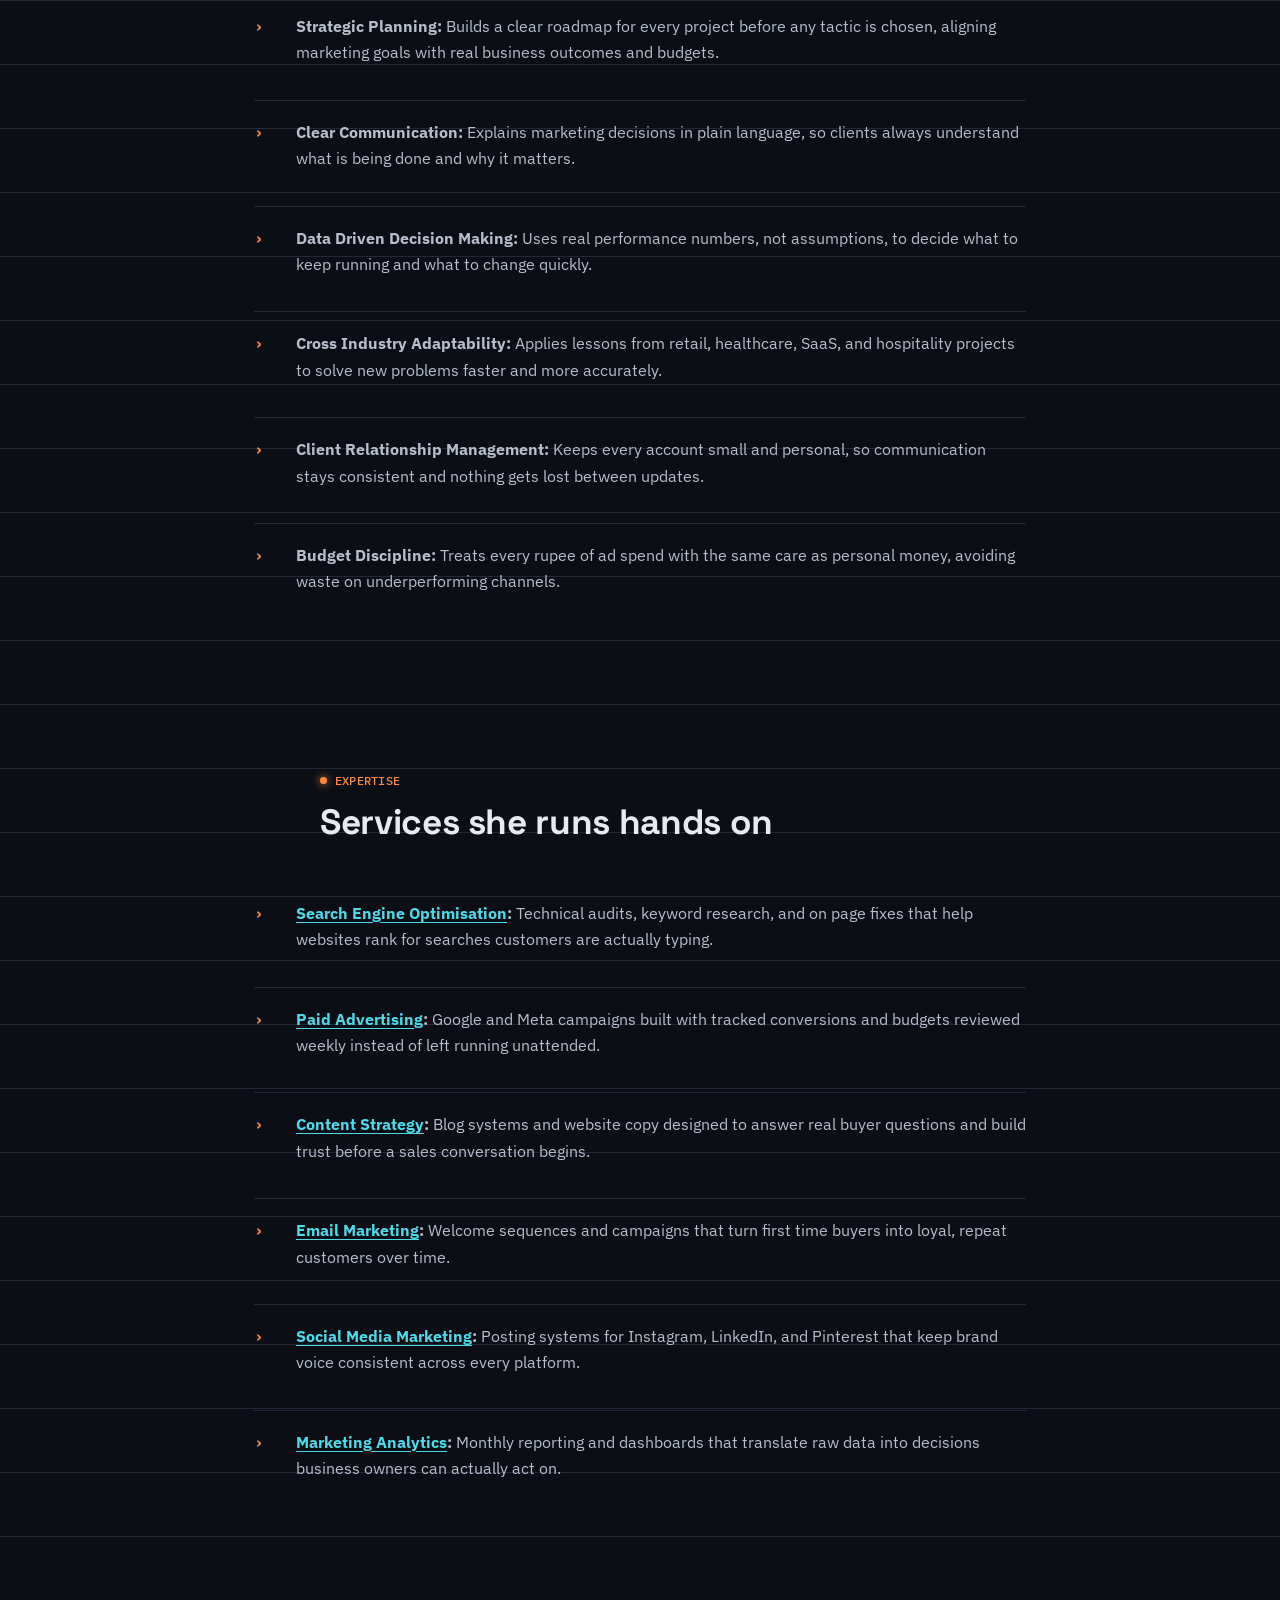
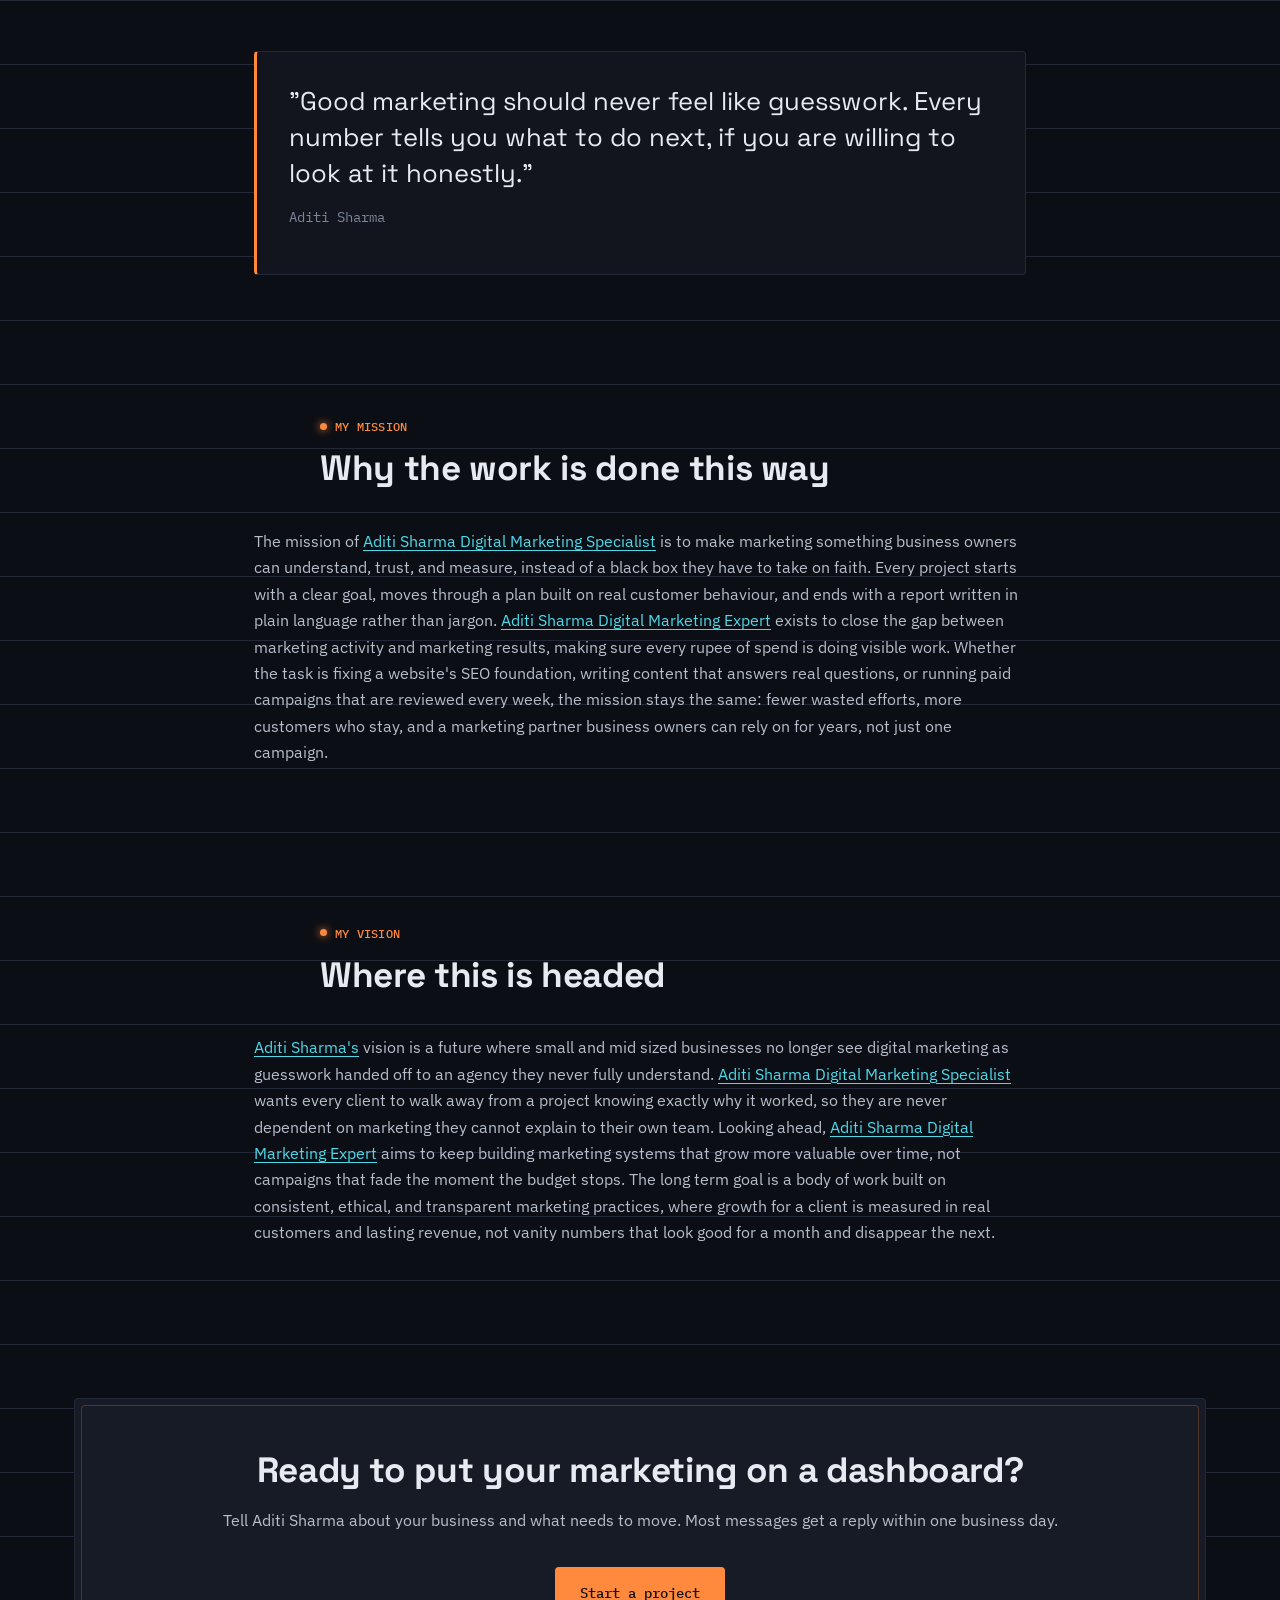
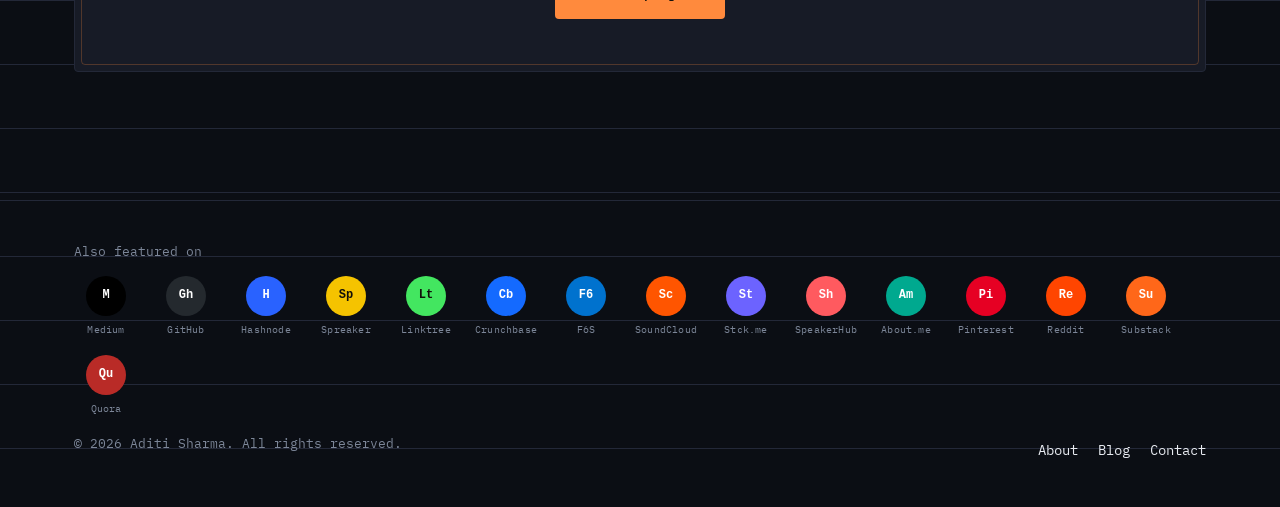
==== commit f4025fcf: "Add files via upload" ====
--- a/index.html
+++ b/index.html
@@ -3,15 +3,15 @@
 <head>
 <meta charset="UTF-8">
 <meta name="viewport" content="width=device-width, initial-scale=1.0">
-<title>Aditi Sharma Digital Marketing Specialist | Performance Marketing Console</title>
-<meta name="description" content="Aditi Sharma is a digital marketing specialist and digital marketing expert who runs SEO, paid media, content, and email like a live dashboard, not a guessing game. See the six levers behind every campaign.">
+<title>Aditi Sharma Digital Marketing Specialist | About, Mission and Expertise</title>
+<meta name="description" content="Aditi Sharma Digital Marketing Specialist and Digital Marketing Expert: background, core competencies, expertise, mission, and vision for businesses that want measurable growth.">
 <meta name="keywords" content="Aditi Sharma, Aditi Sharma Digital Marketing Specialist, Aditi Sharma Digital Marketing Expert">
 <meta name="author" content="Aditi Sharma">
 <meta name="robots" content="index, follow">
 
 <meta property="og:type" content="website">
 <meta property="og:title" content="Aditi Sharma Digital Marketing Specialist">
-<meta property="og:description" content="Performance marketing run like a live dashboard: SEO, paid media, content, and email, all measured, all visible.">
+<meta property="og:description" content="Background, core competencies, expertise, mission, and vision of Aditi Sharma, digital marketing specialist and digital marketing expert.">
 
 <link rel="icon" type="image/jpeg" href="Aditi%20Sharma%20Digital%20Marketing%20Specialist.jpeg">
 <link rel="stylesheet" href="css/styles.css">
@@ -46,9 +46,9 @@
   <section class="hero">
     <div class="wrap">
       <div>
-        <p class="tag hero-anim">LIVE // DIGITAL MARKETING SPECIALIST</p>
-        <h1 class="hero-anim d1">Aditi Sharma runs marketing like a console, not a guessing game</h1>
-        <p class="hero-lede hero-anim d2">Aditi Sharma is a digital marketing specialist and digital marketing expert who builds SEO, paid media, content, and email systems that report back in real numbers. As a digital marketing expert working with small and mid sized businesses, every lever gets a dial, and every dial gets watched, so decisions come from the readout, not from habit.</p>
+        <p class="tag hero-anim">DIGITAL MARKETING SPECIALIST</p>
+        <h1 class="hero-anim d1">Aditi Sharma Digital Marketing Specialist</h1>
+        <p class="hero-lede hero-anim d2">Aditi Sharma Digital Marketing Expert helps small and mid sized businesses grow through SEO, content, paid advertising, and email marketing built around real customer behaviour, not guesswork.</p>
         <div class="hero-actions hero-anim d3">
           <a href="contact.html" class="btn btn-primary">Start a project</a>
           <a href="about.html" class="btn btn-outline">Meet Aditi Sharma</a>
@@ -61,130 +61,112 @@
     </div>
   </section>
 
-  <div class="marquee">
-    <div class="marquee-track">
-      <span class="hl">SEO SYSTEMS</span>
-      <span>PAID MEDIA</span>
-      <span>CONTENT ENGINES</span>
-      <span class="hl">EMAIL FLOWS</span>
-      <span>SOCIAL CADENCE</span>
-      <span>ANALYTICS DECKS</span>
-      <span class="hl">SEO SYSTEMS</span>
-      <span>PAID MEDIA</span>
-      <span>CONTENT ENGINES</span>
-      <span class="hl">EMAIL FLOWS</span>
-      <span>SOCIAL CADENCE</span>
-      <span>ANALYTICS DECKS</span>
-    </div>
-  </div>
-
-  <section class="reveal">
-    <div class="wrap">
-      <div class="section-head">
-        <p class="tag">// 01 GROWTH LEVERS</p>
-        <h2>Six levers, one dashboard</h2>
-        <p>Aditi Sharma groups every service into a lever with a job to do. Pull the right one at the right stage, and growth compounds instead of spiking and fading.</p>
-      </div>
-
-      <div class="grid-3 reveal-stagger">
-        <div class="panel">
-          <span class="lever">SIGNAL</span>
-          <h3>Search Engine Optimisation</h3>
-          <p>Technical fixes, keyword mapping, and content structure that make your site the clearest answer search engines can point to.</p>
-        </div>
-        <div class="panel">
-          <span class="lever">STORY</span>
-          <h3>Content Strategy</h3>
-          <p>Blog systems and website copy that answer real buyer questions long before a sales call happens.</p>
-        </div>
-        <div class="panel">
-          <span class="lever">SPEND</span>
-          <h3>Paid Advertising</h3>
-          <p>Google and Meta accounts with tracked conversions and budgets that get reviewed weekly, not left running blind.</p>
-        </div>
-        <div class="panel">
-          <span class="lever">SEND</span>
-          <h3>Email Marketing</h3>
-          <p>Welcome flows and campaigns that turn a single purchase into a pattern of repeat ones.</p>
-        </div>
-        <div class="panel">
-          <span class="lever">SOCIAL</span>
-          <h3>Social Media Marketing</h3>
-          <p>Posting systems for Instagram, LinkedIn, and Pinterest that keep one voice across every channel.</p>
-        </div>
-        <div class="panel">
-          <span class="lever">SENSE</span>
-          <h3>Analytics and Reporting</h3>
-          <p>Dashboards and monthly readouts that show what moved, what stalled, and what changes next.</p>
-        </div>
-      </div>
-    </div>
-  </section>
-
-  <section class="reveal">
-    <div class="wrap">
-      <div class="section-head">
-        <p class="tag">// 02 OPERATING PRINCIPLES</p>
-        <h2>How the console runs</h2>
-      </div>
-
-      <div class="log">
-        <div class="log-item">
-          <span class="arrow">&gt;</span>
-          <div>
-            <h3>Diagnose before you dial anything</h3>
-            <p>Every engagement opens with an audit of what is already working, what is quietly leaking budget, and where the fastest lever sits.</p>
-          </div>
-        </div>
-        <div class="log-item">
-          <span class="arrow">&gt;</span>
-          <div>
-            <h3>Report in numbers, not adjectives</h3>
-            <p>Updates come with figures attached. If a channel is not moving a real metric, it gets flagged, not dressed up.</p>
-          </div>
-        </div>
-        <div class="log-item">
-          <span class="arrow">&gt;</span>
-          <div>
-            <h3>Re-check the dials weekly</h3>
-            <p>Budgets and content plans are reviewed on a set cadence, so a slow week gets caught before it becomes a slow quarter.</p>
-          </div>
-        </div>
-        <div class="log-item">
-          <span class="arrow">&gt;</span>
-          <div>
-            <h3>Build for compounding, not spikes</h3>
-            <p>Content and SEO work are treated as infrastructure. The goal is a curve that keeps climbing after the invoice is paid.</p>
-          </div>
-        </div>
-      </div>
-    </div>
-  </section>
-
-  <section class="reveal">
-    <div class="wrap">
-      <div class="section-head">
-        <p class="tag">// 03 TRANSMISSIONS</p>
-        <h2>What clients transmit back</h2>
-      </div>
-
-      <div class="grid-3 reveal-stagger">
-        <div class="transmission">
-          <div class="head"><span>CHANNEL: RETAIL</span><span>Q2 2026</span></div>
-          <blockquote>Six months in, our organic traffic readout nearly tripled, and we could actually see why on the dashboard.</blockquote>
-          <p class="source">Founder, D2C skincare brand</p>
-        </div>
-        <div class="transmission">
-          <div class="head"><span>CHANNEL: SAAS</span><span>Q1 2026</span></div>
-          <blockquote>The content system finally matched what our buyers were typing into Google, instead of what we assumed they wanted.</blockquote>
-          <p class="source">Marketing Lead, SaaS startup</p>
-        </div>
-        <div class="transmission">
-          <div class="head"><span>CHANNEL: SERVICES</span><span>Q4 2025</span></div>
-          <blockquote>Spend went down, leads went up, and the weekly readout told us exactly which change caused it.</blockquote>
-          <p class="source">Owner, local services business</p>
-        </div>
-      </div>
+  <section class="reveal">
+    <div class="wrap" style="max-width: 820px;">
+      <div class="section-head">
+        <p class="tag">ABOUT</p>
+        <h2>About Aditi Sharma Digital Marketing Specialist</h2>
+      </div>
+      <p><a href="https://aditisharmadigitalmarketing.carrd.co/" target="_blank" rel="noopener">Aditi Sharma Digital Marketing Specialist</a> has spent more than six years helping small and mid sized businesses turn their websites and social pages into steady sources of leads. <a href="https://aditisharmadigitalmarketing.github.io/" target="_blank" rel="noopener">Aditi Sharma Digital Marketing Expert</a> works across SEO, content strategy, paid advertising, email marketing, and analytics, building campaigns around real customer behaviour instead of guesswork. <a href="https://www.prlog.org/13159050-aditi-sharma-digital-marketing-specialist-helps-businesses-achieve-sustainable-online-growth.html" target="_blank" rel="noopener">Aditi Sharma</a> has partnered with brands in retail, healthcare, SaaS, hospitality, and professional services, bringing lessons from each industry into every new project. Known for clear communication and honest reporting, <a href="https://www.issuewire.com/aditi-sharma-digital-marketing-specialist-talks-about-the-value-of-ethical-marketing-1871302317764925" target="_blank" rel="noopener">Aditi Sharma</a> keeps every account small enough to give it proper attention, and every decision backed by a number rather than a guess. Strategy always comes before tactics, and long term growth is valued over quick spikes that fade once a budget runs out. Businesses that want marketing they can actually understand and measure choose to work with her.</p>
+    </div>
+  </section>
+
+  <section class="reveal">
+    <div class="wrap" style="max-width: 820px;">
+      <div class="section-head">
+        <p class="tag">CORE COMPETENCIES</p>
+        <h2>What she brings to every account</h2>
+      </div>
+      <div class="point-list reveal-stagger">
+        <div class="log-item">
+          <span class="arrow">›</span>
+          <p><strong>Strategic Planning:</strong> Builds a clear roadmap for every project before any tactic is chosen, aligning marketing goals with real business outcomes and budgets.</p>
+        </div>
+        <div class="log-item">
+          <span class="arrow">›</span>
+          <p><strong>Clear Communication:</strong> Explains marketing decisions in plain language, so clients always understand what is being done and why it matters.</p>
+        </div>
+        <div class="log-item">
+          <span class="arrow">›</span>
+          <p><strong>Data Driven Decision Making:</strong> Uses real performance numbers, not assumptions, to decide what to keep running and what to change quickly.</p>
+        </div>
+        <div class="log-item">
+          <span class="arrow">›</span>
+          <p><strong>Cross Industry Adaptability:</strong> Applies lessons from retail, healthcare, SaaS, and hospitality projects to solve new problems faster and more accurately.</p>
+        </div>
+        <div class="log-item">
+          <span class="arrow">›</span>
+          <p><strong>Client Relationship Management:</strong> Keeps every account small and personal, so communication stays consistent and nothing gets lost between updates.</p>
+        </div>
+        <div class="log-item">
+          <span class="arrow">›</span>
+          <p><strong>Budget Discipline:</strong> Treats every rupee of ad spend with the same care as personal money, avoiding waste on underperforming channels.</p>
+        </div>
+      </div>
+    </div>
+  </section>
+
+  <section class="reveal">
+    <div class="wrap" style="max-width: 820px;">
+      <div class="section-head">
+        <p class="tag">EXPERTISE</p>
+        <h2>Services she runs hands on</h2>
+      </div>
+      <div class="point-list reveal-stagger">
+        <div class="log-item">
+          <span class="arrow">›</span>
+          <p><strong><a href="https://commons.wikimedia.org/wiki/File:Aditi_Sharma_Digital_Marketing_Specialist.jpg" target="_blank" rel="noopener">Search Engine Optimisation</a>:</strong> Technical audits, keyword research, and on page fixes that help websites rank for searches customers are actually typing.</p>
+        </div>
+        <div class="log-item">
+          <span class="arrow">›</span>
+          <p><strong><a href="https://linktr.ee/aditisharmadigitalmarketing" target="_blank" rel="noopener">Paid Advertising</a>:</strong> Google and Meta campaigns built with tracked conversions and budgets reviewed weekly instead of left running unattended.</p>
+        </div>
+        <div class="log-item">
+          <span class="arrow">›</span>
+          <p><strong><a href="https://www.crunchbase.com/person/aditi-sharma-digital-marketing-specialist" target="_blank" rel="noopener">Content Strategy</a>:</strong> Blog systems and website copy designed to answer real buyer questions and build trust before a sales conversation begins.</p>
+        </div>
+        <div class="log-item">
+          <span class="arrow">›</span>
+          <p><strong><a href="https://f6s.com/aditisharmadigitalmarketing#about" target="_blank" rel="noopener">Email Marketing</a>:</strong> Welcome sequences and campaigns that turn first time buyers into loyal, repeat customers over time.</p>
+        </div>
+        <div class="log-item">
+          <span class="arrow">›</span>
+          <p><strong><a href="https://www.connectively.us/p/aditi-sharma-digital-marketing-specialist" target="_blank" rel="noopener">Social Media Marketing</a>:</strong> Posting systems for Instagram, LinkedIn, and Pinterest that keep brand voice consistent across every platform.</p>
+        </div>
+        <div class="log-item">
+          <span class="arrow">›</span>
+          <p><strong><a href="https://speakerhub.com/speaker/aditi-sharma" target="_blank" rel="noopener">Marketing Analytics</a>:</strong> Monthly reporting and dashboards that translate raw data into decisions business owners can actually act on.</p>
+        </div>
+      </div>
+    </div>
+  </section>
+
+  <section class="reveal">
+    <div class="wrap" style="max-width: 820px;">
+      <div class="quote-block">
+        <blockquote>"Good marketing should never feel like guesswork. Every number tells you what to do next, if you are willing to look at it honestly."</blockquote>
+        <p class="source">Aditi Sharma</p>
+      </div>
+    </div>
+  </section>
+
+  <section class="reveal">
+    <div class="wrap" style="max-width: 820px;">
+      <div class="section-head">
+        <p class="tag">MY MISSION</p>
+        <h2>Why the work is done this way</h2>
+      </div>
+      <p>The mission of <a href="https://about.me/aditisharmadigitalmarketing/" target="_blank" rel="noopener">Aditi Sharma Digital Marketing Specialist</a> is to make marketing something business owners can understand, trust, and measure, instead of a black box they have to take on faith. Every project starts with a clear goal, moves through a plan built on real customer behaviour, and ends with a report written in plain language rather than jargon. <a href="https://aditisharmadigitalmarketing.carrd.co/" target="_blank" rel="noopener">Aditi Sharma Digital Marketing Expert</a> exists to close the gap between marketing activity and marketing results, making sure every rupee of spend is doing visible work. Whether the task is fixing a website's SEO foundation, writing content that answers real questions, or running paid campaigns that are reviewed every week, the mission stays the same: fewer wasted efforts, more customers who stay, and a marketing partner business owners can rely on for years, not just one campaign.</p>
+    </div>
+  </section>
+
+  <section class="reveal">
+    <div class="wrap" style="max-width: 820px;">
+      <div class="section-head">
+        <p class="tag">MY VISION</p>
+        <h2>Where this is headed</h2>
+      </div>
+      <p><a href="https://aditisharmadigitalmarketing.github.io/" target="_blank" rel="noopener">Aditi Sharma's</a> vision is a future where small and mid sized businesses no longer see digital marketing as guesswork handed off to an agency they never fully understand. <a href="https://www.prlog.org/13159050-aditi-sharma-digital-marketing-specialist-helps-businesses-achieve-sustainable-online-growth.html" target="_blank" rel="noopener">Aditi Sharma Digital Marketing Specialist</a> wants every client to walk away from a project knowing exactly why it worked, so they are never dependent on marketing they cannot explain to their own team. Looking ahead, <a href="https://www.issuewire.com/aditi-sharma-digital-marketing-specialist-talks-about-the-value-of-ethical-marketing-1871302317764925" target="_blank" rel="noopener">Aditi Sharma Digital Marketing Expert</a> aims to keep building marketing systems that grow more valuable over time, not campaigns that fade the moment the budget stops. The long term goal is a body of work built on consistent, ethical, and transparent marketing practices, where growth for a client is measured in real customers and lasting revenue, not vanity numbers that look good for a month and disappear the next.</p>
     </div>
   </section>
 
@@ -203,22 +185,67 @@
 <footer class="site-footer">
   <div class="wrap" style="padding-bottom: 8px;">
     <p class="footer-note" style="margin-bottom: 14px;">Also featured on</p>
-    <div class="pill-row" style="margin-bottom: 8px;">
-      <a href="https://medium.com/@aditisharmadigitalmarketing" class="link-chip" target="_blank" rel="noopener">Medium</a>
-      <a href="https://github.com/aditisharmadigitalmarketing/" class="link-chip" target="_blank" rel="noopener">GitHub</a>
-      <a href="https://aditisharmadigitalmarketingspecialist.hashnode.dev/" class="link-chip" target="_blank" rel="noopener">Hashnode</a>
-      <a href="https://www.spreaker.com/podcast/aditi-sharma-digital-marketing-specialis--7137764" class="link-chip" target="_blank" rel="noopener">Spreaker</a>
-      <a href="https://linktr.ee/aditisharmadigitalmarketing" class="link-chip" target="_blank" rel="noopener">Linktree</a>
-      <a href="https://www.crunchbase.com/person/aditi-sharma-digital-marketing-specialist" class="link-chip" target="_blank" rel="noopener">Crunchbase</a>
-      <a href="https://f6s.com/aditisharmadigitalmarketing#about" class="link-chip" target="_blank" rel="noopener">F6S</a>
-      <a href="https://soundcloud.com/aditisharmaexpert" class="link-chip" target="_blank" rel="noopener">SoundCloud</a>
-      <a href="https://aditisharmadigitalmarketing.stck.me/profile" class="link-chip" target="_blank" rel="noopener">Stck.me</a>
-      <a href="https://speakerhub.com/speaker/aditi-sharma" class="link-chip" target="_blank" rel="noopener">SpeakerHub</a>
-      <a href="https://about.me/aditisharmadigitalmarketing/" class="link-chip" target="_blank" rel="noopener">About.me</a>
-      <a href="https://www.pinterest.com/aditisharmadigitalmarketing/" class="link-chip" target="_blank" rel="noopener">Pinterest</a>
-      <a href="https://www.reddit.com/user/aditisharmamarketing/" class="link-chip" target="_blank" rel="noopener">Reddit</a>
-      <a href="https://substack.com/@aditisharmadigitalmarketing" class="link-chip" target="_blank" rel="noopener">Substack</a>
-      <a href="https://aditisharmadigitalmarketingspecialist.quora.com/" class="link-chip" target="_blank" rel="noopener">Quora</a>
+    <div class="badge-row" style="margin-bottom: 8px;">
+      <a href="https://medium.com/@aditisharmadigitalmarketing" class="badge-link" target="_blank" rel="noopener">
+        <span class="badge-icon" style="background:#000000; color:#fff;">M</span>
+        <span class="badge-label">Medium</span>
+      </a>
+      <a href="https://github.com/aditisharmadigitalmarketing/" class="badge-link" target="_blank" rel="noopener">
+        <span class="badge-icon" style="background:#24292E; color:#fff;">Gh</span>
+        <span class="badge-label">GitHub</span>
+      </a>
+      <a href="https://aditisharmadigitalmarketingspecialist.hashnode.dev/" class="badge-link" target="_blank" rel="noopener">
+        <span class="badge-icon" style="background:#2962FF; color:#fff;">H</span>
+        <span class="badge-label">Hashnode</span>
+      </a>
+      <a href="https://www.spreaker.com/podcast/aditi-sharma-digital-marketing-specialis--7137764" class="badge-link" target="_blank" rel="noopener">
+        <span class="badge-icon" style="background:#F5C300; color:#12100A;">Sp</span>
+        <span class="badge-label">Spreaker</span>
+      </a>
+      <a href="https://linktr.ee/aditisharmadigitalmarketing" class="badge-link" target="_blank" rel="noopener">
+        <span class="badge-icon" style="background:#43E660; color:#12100A;">Lt</span>
+        <span class="badge-label">Linktree</span>
+      </a>
+      <a href="https://www.crunchbase.com/person/aditi-sharma-digital-marketing-specialist" class="badge-link" target="_blank" rel="noopener">
+        <span class="badge-icon" style="background:#146AFF; color:#fff;">Cb</span>
+        <span class="badge-label">Crunchbase</span>
+      </a>
+      <a href="https://f6s.com/aditisharmadigitalmarketing#about" class="badge-link" target="_blank" rel="noopener">
+        <span class="badge-icon" style="background:#0072CE; color:#fff;">F6</span>
+        <span class="badge-label">F6S</span>
+      </a>
+      <a href="https://soundcloud.com/aditisharmaexpert" class="badge-link" target="_blank" rel="noopener">
+        <span class="badge-icon" style="background:#FF5500; color:#fff;">Sc</span>
+        <span class="badge-label">SoundCloud</span>
+      </a>
+      <a href="https://aditisharmadigitalmarketing.stck.me/profile" class="badge-link" target="_blank" rel="noopener">
+        <span class="badge-icon" style="background:#6C63FF; color:#fff;">St</span>
+        <span class="badge-label">Stck.me</span>
+      </a>
+      <a href="https://speakerhub.com/speaker/aditi-sharma" class="badge-link" target="_blank" rel="noopener">
+        <span class="badge-icon" style="background:#FF5A5F; color:#fff;">Sh</span>
+        <span class="badge-label">SpeakerHub</span>
+      </a>
+      <a href="https://about.me/aditisharmadigitalmarketing/" class="badge-link" target="_blank" rel="noopener">
+        <span class="badge-icon" style="background:#00A98F; color:#fff;">Am</span>
+        <span class="badge-label">About.me</span>
+      </a>
+      <a href="https://www.pinterest.com/aditisharmadigitalmarketing/" class="badge-link" target="_blank" rel="noopener">
+        <span class="badge-icon" style="background:#E60023; color:#fff;">Pi</span>
+        <span class="badge-label">Pinterest</span>
+      </a>
+      <a href="https://www.reddit.com/user/aditisharmamarketing/" class="badge-link" target="_blank" rel="noopener">
+        <span class="badge-icon" style="background:#FF4500; color:#fff;">Re</span>
+        <span class="badge-label">Reddit</span>
+      </a>
+      <a href="https://substack.com/@aditisharmadigitalmarketing" class="badge-link" target="_blank" rel="noopener">
+        <span class="badge-icon" style="background:#FF6719; color:#fff;">Su</span>
+        <span class="badge-label">Substack</span>
+      </a>
+      <a href="https://aditisharmadigitalmarketingspecialist.quora.com/" class="badge-link" target="_blank" rel="noopener">
+        <span class="badge-icon" style="background:#B92B27; color:#fff;">Qu</span>
+        <span class="badge-label">Quora</span>
+      </a>
     </div>
   </div>
   <div class="wrap footer-grid">
--- a/css/styles.css
+++ b/css/styles.css
@@ -623,6 +623,95 @@
 
 p a:not(.btn):not(.link-chip):hover{
   color: var(--amber);
+}
+
+/* ---------------- Point list (competencies / expertise) ---------------- */
+.point-list{
+  display: flex;
+  flex-direction: column;
+  gap: 0;
+}
+
+.point-item{
+  display: grid;
+  grid-template-columns: 20px 1fr;
+  gap: 14px;
+  padding: 16px 0;
+  border-bottom: 1px solid var(--grid-line);
+}
+
+.point-item:last-child{ border-bottom: none; }
+
+.point-item .arrow{
+  font-family: var(--font-mono);
+  color: var(--amber);
+  font-weight: 600;
+}
+
+.point-item p{ margin: 0; }
+
+.point-item strong{ color: var(--ink); }
+
+/* Quote block */
+.quote-block{
+  background: var(--surface);
+  border: 1px solid var(--grid-line);
+  border-left: 3px solid var(--amber);
+  border-radius: var(--radius);
+  padding: 32px;
+}
+
+.quote-block blockquote{
+  font-family: var(--font-display);
+  font-size: clamp(1.2rem, 2.4vw, 1.6rem);
+  color: var(--ink);
+  margin: 0 0 14px;
+  line-height: 1.4;
+}
+
+.quote-block .source{
+  font-family: var(--font-mono);
+  font-size: 0.85rem;
+  color: var(--muted);
+}
+
+/* ---------------- Footer social logo badges ---------------- */
+.badge-row{
+  display: flex;
+  flex-wrap: wrap;
+  gap: 16px;
+}
+
+.badge-link{
+  display: flex;
+  flex-direction: column;
+  align-items: center;
+  gap: 6px;
+  width: 64px;
+  transition: transform 0.2s ease;
+}
+
+.badge-link:hover{ transform: translateY(-3px); }
+
+.badge-icon{
+  width: 40px;
+  height: 40px;
+  border-radius: 50%;
+  display: flex;
+  align-items: center;
+  justify-content: center;
+  font-family: var(--font-mono);
+  font-weight: 700;
+  font-size: 0.75rem;
+  color: #0B0E14;
+}
+
+.badge-label{
+  font-family: var(--font-mono);
+  font-size: 0.62rem;
+  color: var(--muted);
+  text-align: center;
+  letter-spacing: 0.02em;
 }
 
 /* ---------------- Footer ---------------- */
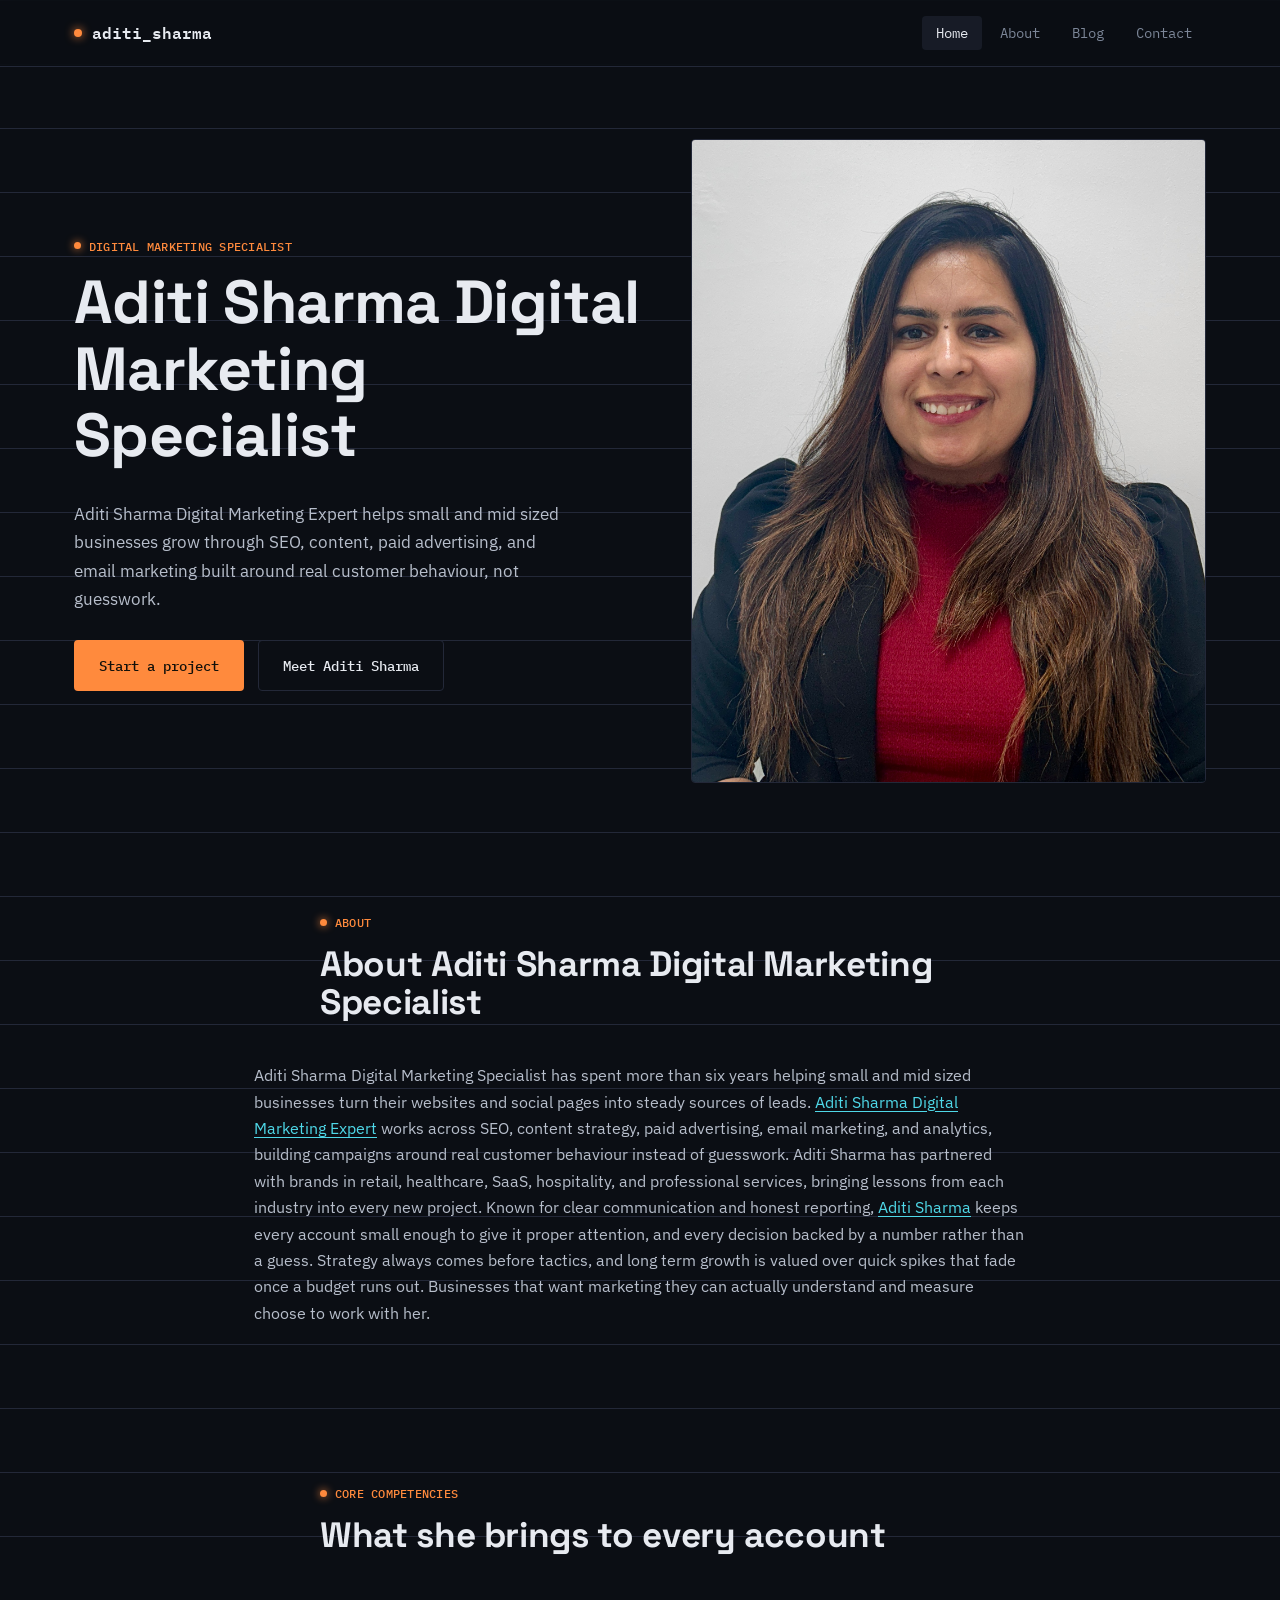
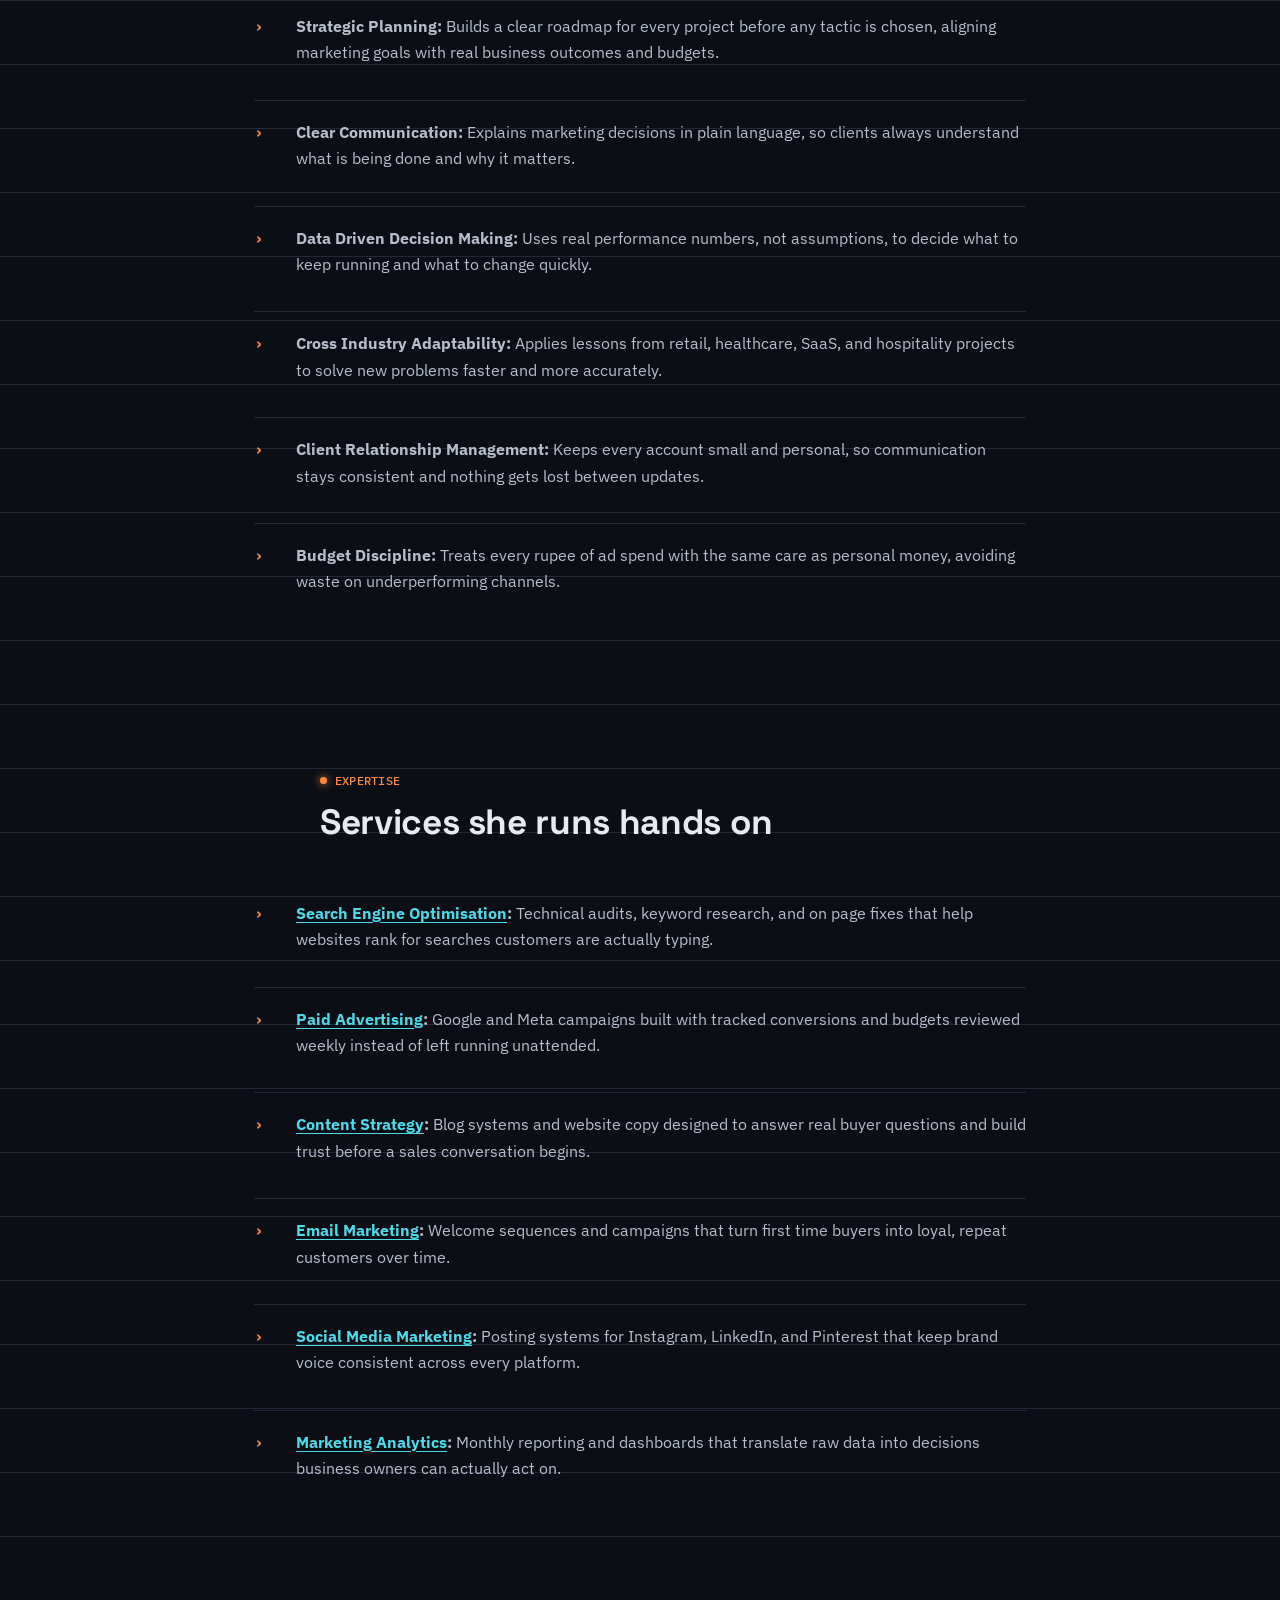
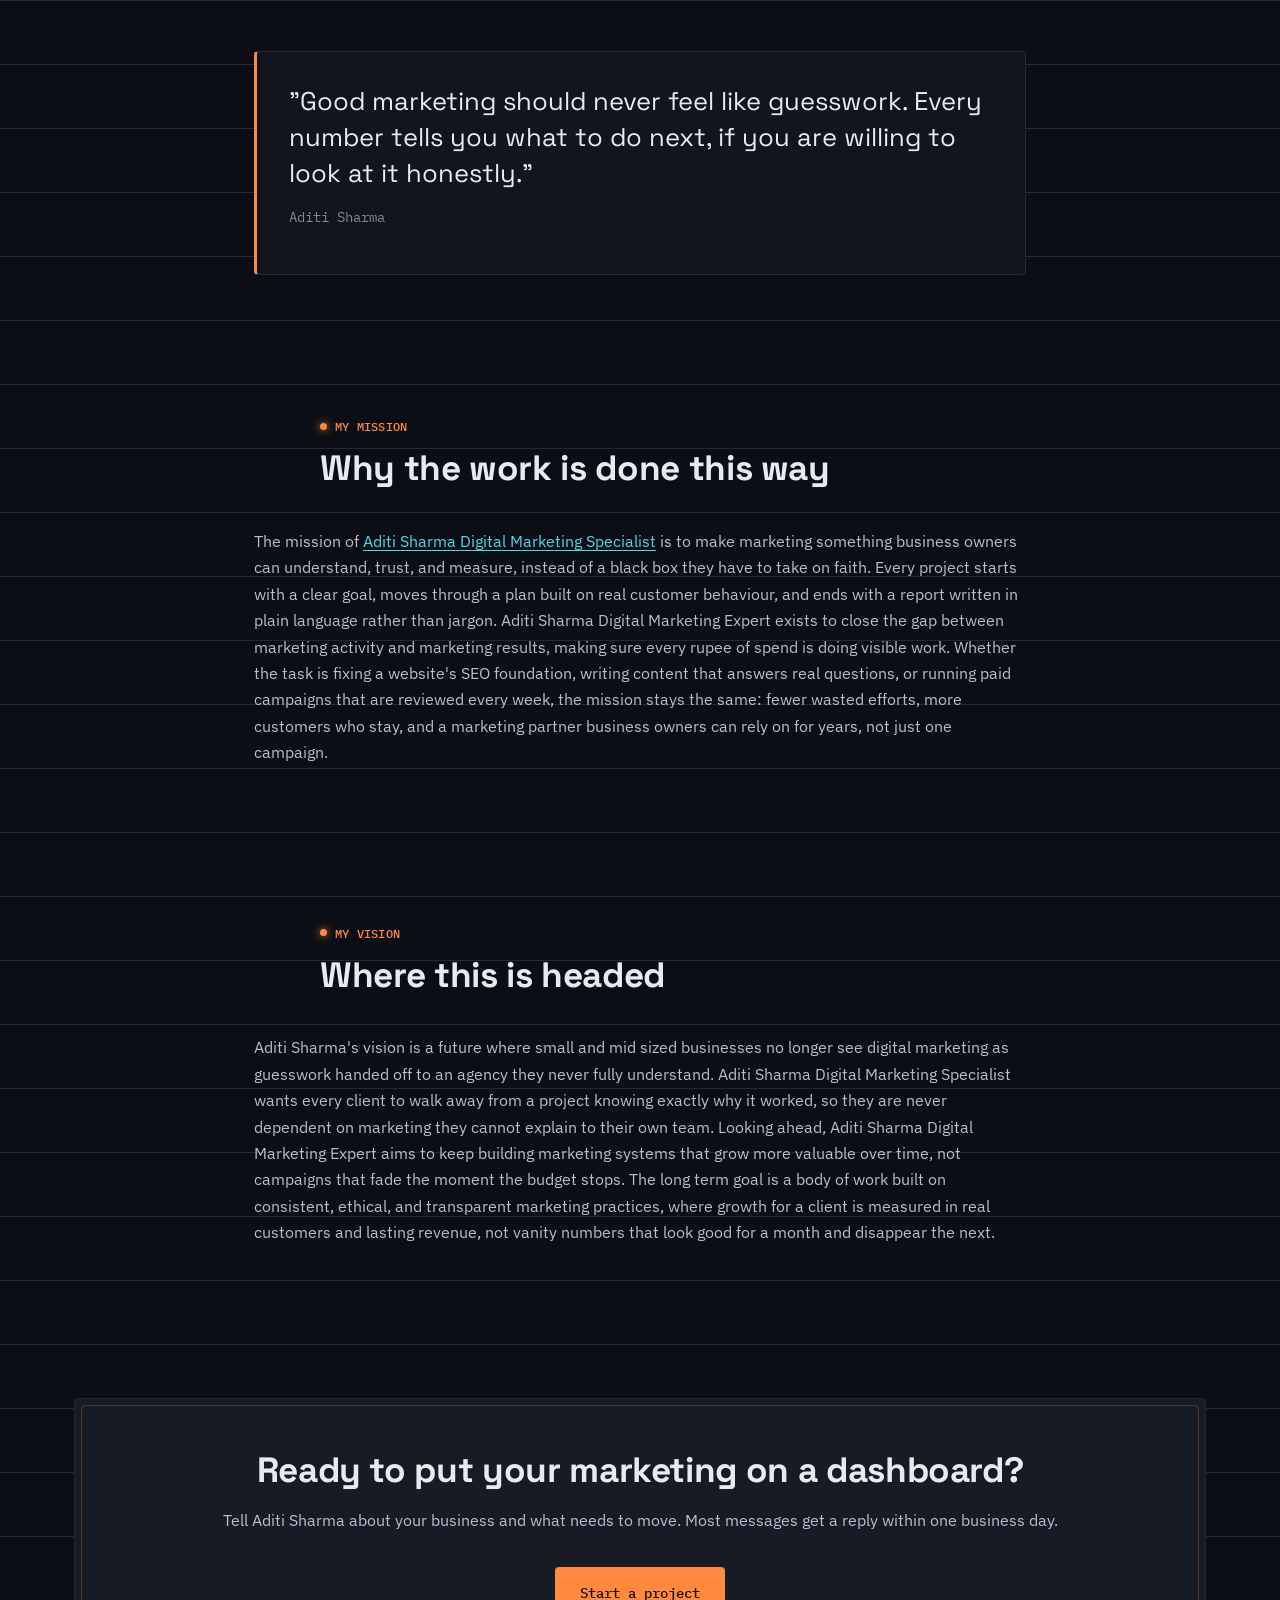
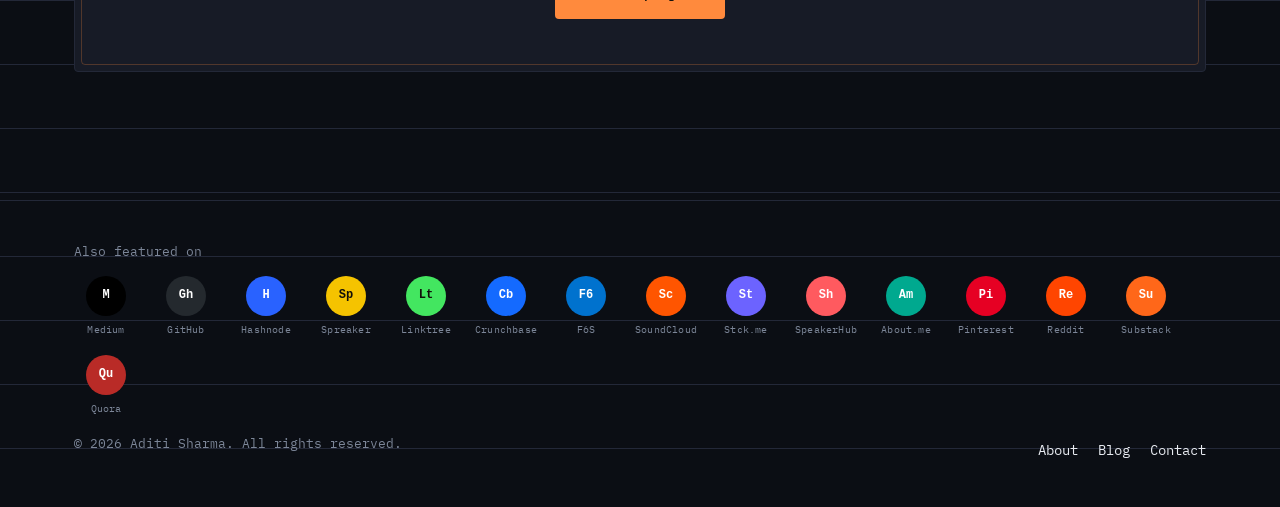
==== commit 12a6d6f6: "Update index.html" ====
--- a/index.html
+++ b/index.html
@@ -67,7 +67,7 @@
         <p class="tag">ABOUT</p>
         <h2>About Aditi Sharma Digital Marketing Specialist</h2>
       </div>
-      <p><a href="https://aditisharmadigitalmarketing.carrd.co/" target="_blank" rel="noopener">Aditi Sharma Digital Marketing Specialist</a> has spent more than six years helping small and mid sized businesses turn their websites and social pages into steady sources of leads. <a href="https://aditisharmadigitalmarketing.github.io/" target="_blank" rel="noopener">Aditi Sharma Digital Marketing Expert</a> works across SEO, content strategy, paid advertising, email marketing, and analytics, building campaigns around real customer behaviour instead of guesswork. <a href="https://www.prlog.org/13159050-aditi-sharma-digital-marketing-specialist-helps-businesses-achieve-sustainable-online-growth.html" target="_blank" rel="noopener">Aditi Sharma</a> has partnered with brands in retail, healthcare, SaaS, hospitality, and professional services, bringing lessons from each industry into every new project. Known for clear communication and honest reporting, <a href="https://www.issuewire.com/aditi-sharma-digital-marketing-specialist-talks-about-the-value-of-ethical-marketing-1871302317764925" target="_blank" rel="noopener">Aditi Sharma</a> keeps every account small enough to give it proper attention, and every decision backed by a number rather than a guess. Strategy always comes before tactics, and long term growth is valued over quick spikes that fade once a budget runs out. Businesses that want marketing they can actually understand and measure choose to work with her.</p>
+      <p>Aditi Sharma Digital Marketing Specialist has spent more than six years helping small and mid sized businesses turn their websites and social pages into steady sources of leads. <a href="https://aditisharmadigitalmarketing.github.io/" target="_blank" rel="noopener">Aditi Sharma Digital Marketing Expert</a> works across SEO, content strategy, paid advertising, email marketing, and analytics, building campaigns around real customer behaviour instead of guesswork. Aditi Sharma has partnered with brands in retail, healthcare, SaaS, hospitality, and professional services, bringing lessons from each industry into every new project. Known for clear communication and honest reporting, <a href="https://www.issuewire.com/aditi-sharma-digital-marketing-specialist-talks-about-the-value-of-ethical-marketing-1871302317764925" target="_blank" rel="noopener">Aditi Sharma</a> keeps every account small enough to give it proper attention, and every decision backed by a number rather than a guess. Strategy always comes before tactics, and long term growth is valued over quick spikes that fade once a budget runs out. Businesses that want marketing they can actually understand and measure choose to work with her.</p>
     </div>
   </section>
 
@@ -156,7 +156,7 @@
         <p class="tag">MY MISSION</p>
         <h2>Why the work is done this way</h2>
       </div>
-      <p>The mission of <a href="https://about.me/aditisharmadigitalmarketing/" target="_blank" rel="noopener">Aditi Sharma Digital Marketing Specialist</a> is to make marketing something business owners can understand, trust, and measure, instead of a black box they have to take on faith. Every project starts with a clear goal, moves through a plan built on real customer behaviour, and ends with a report written in plain language rather than jargon. <a href="https://aditisharmadigitalmarketing.carrd.co/" target="_blank" rel="noopener">Aditi Sharma Digital Marketing Expert</a> exists to close the gap between marketing activity and marketing results, making sure every rupee of spend is doing visible work. Whether the task is fixing a website's SEO foundation, writing content that answers real questions, or running paid campaigns that are reviewed every week, the mission stays the same: fewer wasted efforts, more customers who stay, and a marketing partner business owners can rely on for years, not just one campaign.</p>
+      <p>The mission of <a href="https://about.me/aditisharmadigitalmarketing/" target="_blank" rel="noopener">Aditi Sharma Digital Marketing Specialist</a> is to make marketing something business owners can understand, trust, and measure, instead of a black box they have to take on faith. Every project starts with a clear goal, moves through a plan built on real customer behaviour, and ends with a report written in plain language rather than jargon. Aditi Sharma Digital Marketing Expert exists to close the gap between marketing activity and marketing results, making sure every rupee of spend is doing visible work. Whether the task is fixing a website's SEO foundation, writing content that answers real questions, or running paid campaigns that are reviewed every week, the mission stays the same: fewer wasted efforts, more customers who stay, and a marketing partner business owners can rely on for years, not just one campaign.</p>
     </div>
   </section>
 
@@ -166,7 +166,7 @@
         <p class="tag">MY VISION</p>
         <h2>Where this is headed</h2>
       </div>
-      <p><a href="https://aditisharmadigitalmarketing.github.io/" target="_blank" rel="noopener">Aditi Sharma's</a> vision is a future where small and mid sized businesses no longer see digital marketing as guesswork handed off to an agency they never fully understand. <a href="https://www.prlog.org/13159050-aditi-sharma-digital-marketing-specialist-helps-businesses-achieve-sustainable-online-growth.html" target="_blank" rel="noopener">Aditi Sharma Digital Marketing Specialist</a> wants every client to walk away from a project knowing exactly why it worked, so they are never dependent on marketing they cannot explain to their own team. Looking ahead, <a href="https://www.issuewire.com/aditi-sharma-digital-marketing-specialist-talks-about-the-value-of-ethical-marketing-1871302317764925" target="_blank" rel="noopener">Aditi Sharma Digital Marketing Expert</a> aims to keep building marketing systems that grow more valuable over time, not campaigns that fade the moment the budget stops. The long term goal is a body of work built on consistent, ethical, and transparent marketing practices, where growth for a client is measured in real customers and lasting revenue, not vanity numbers that look good for a month and disappear the next.</p>
+      <p>Aditi Sharma's vision is a future where small and mid sized businesses no longer see digital marketing as guesswork handed off to an agency they never fully understand. Aditi Sharma Digital Marketing Specialist wants every client to walk away from a project knowing exactly why it worked, so they are never dependent on marketing they cannot explain to their own team. Looking ahead, Aditi Sharma Digital Marketing Expert aims to keep building marketing systems that grow more valuable over time, not campaigns that fade the moment the budget stops. The long term goal is a body of work built on consistent, ethical, and transparent marketing practices, where growth for a client is measured in real customers and lasting revenue, not vanity numbers that look good for a month and disappear the next.</p>
     </div>
   </section>
 
